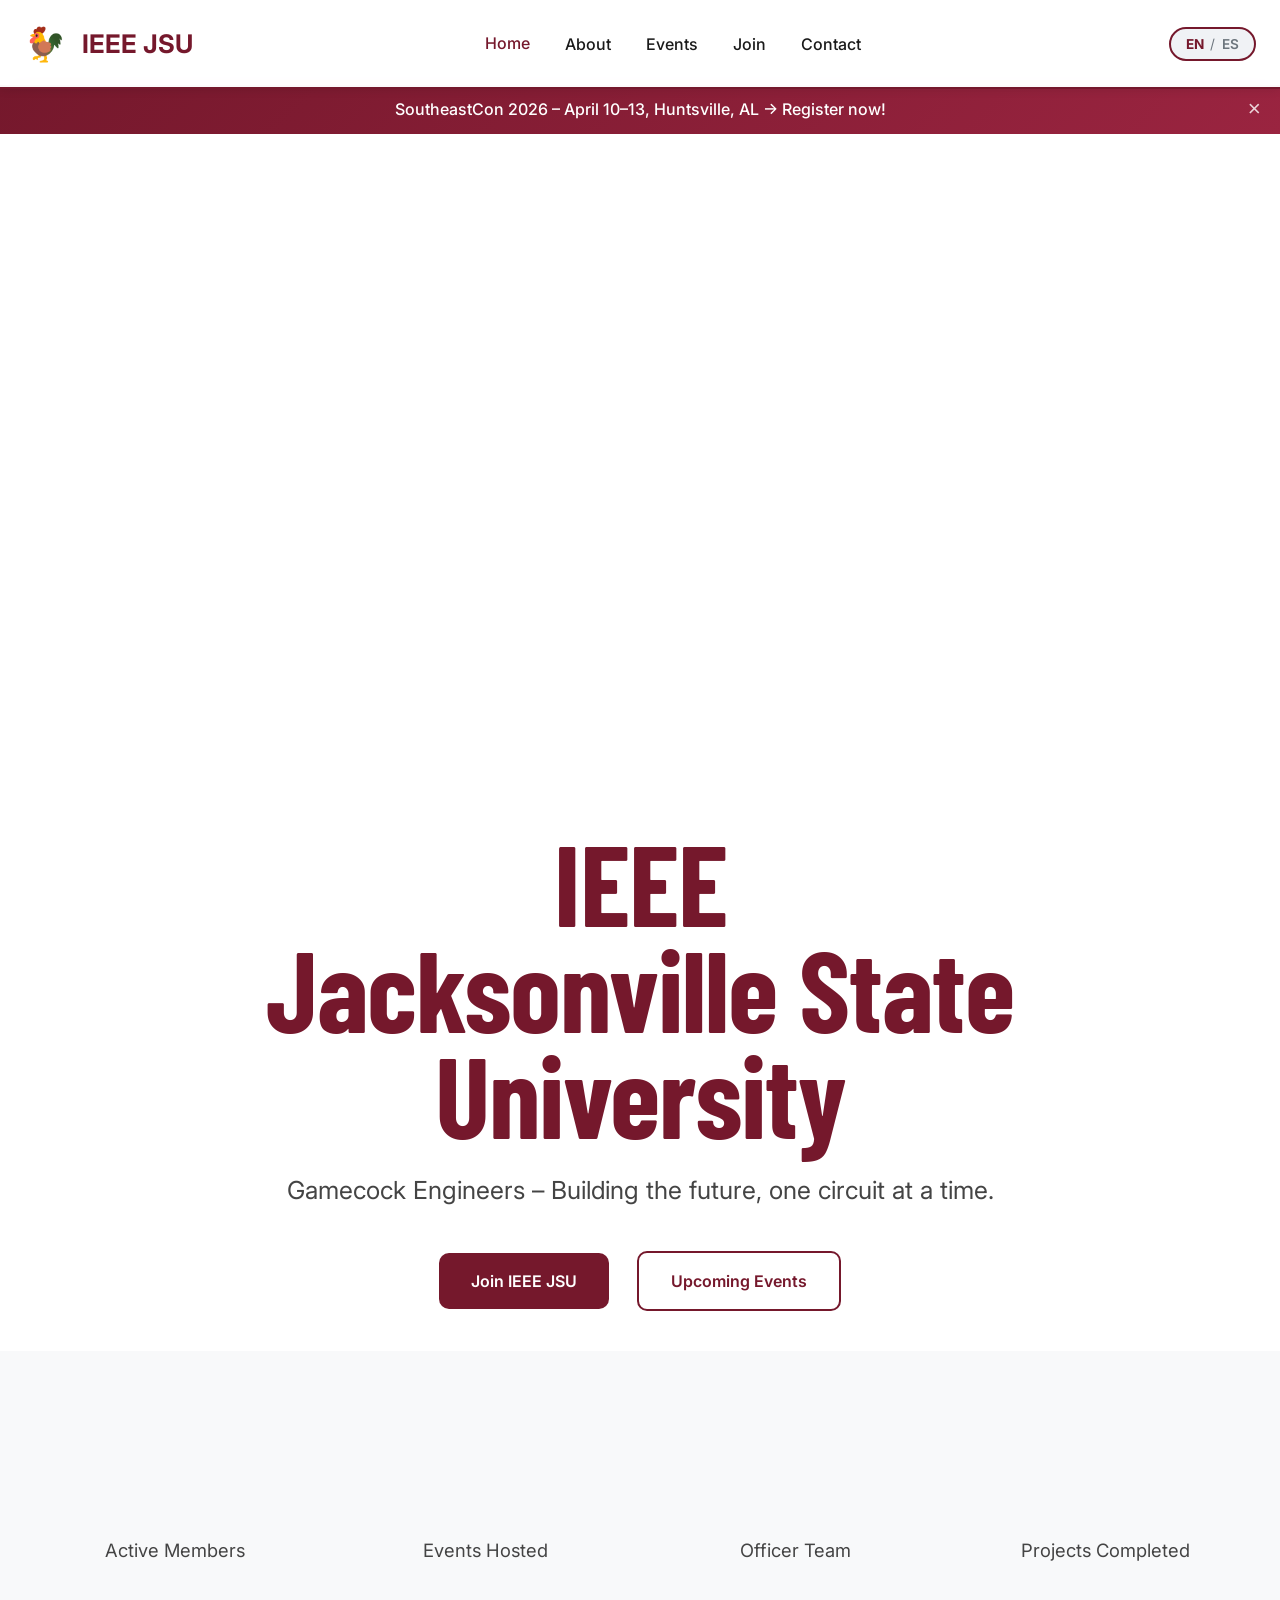
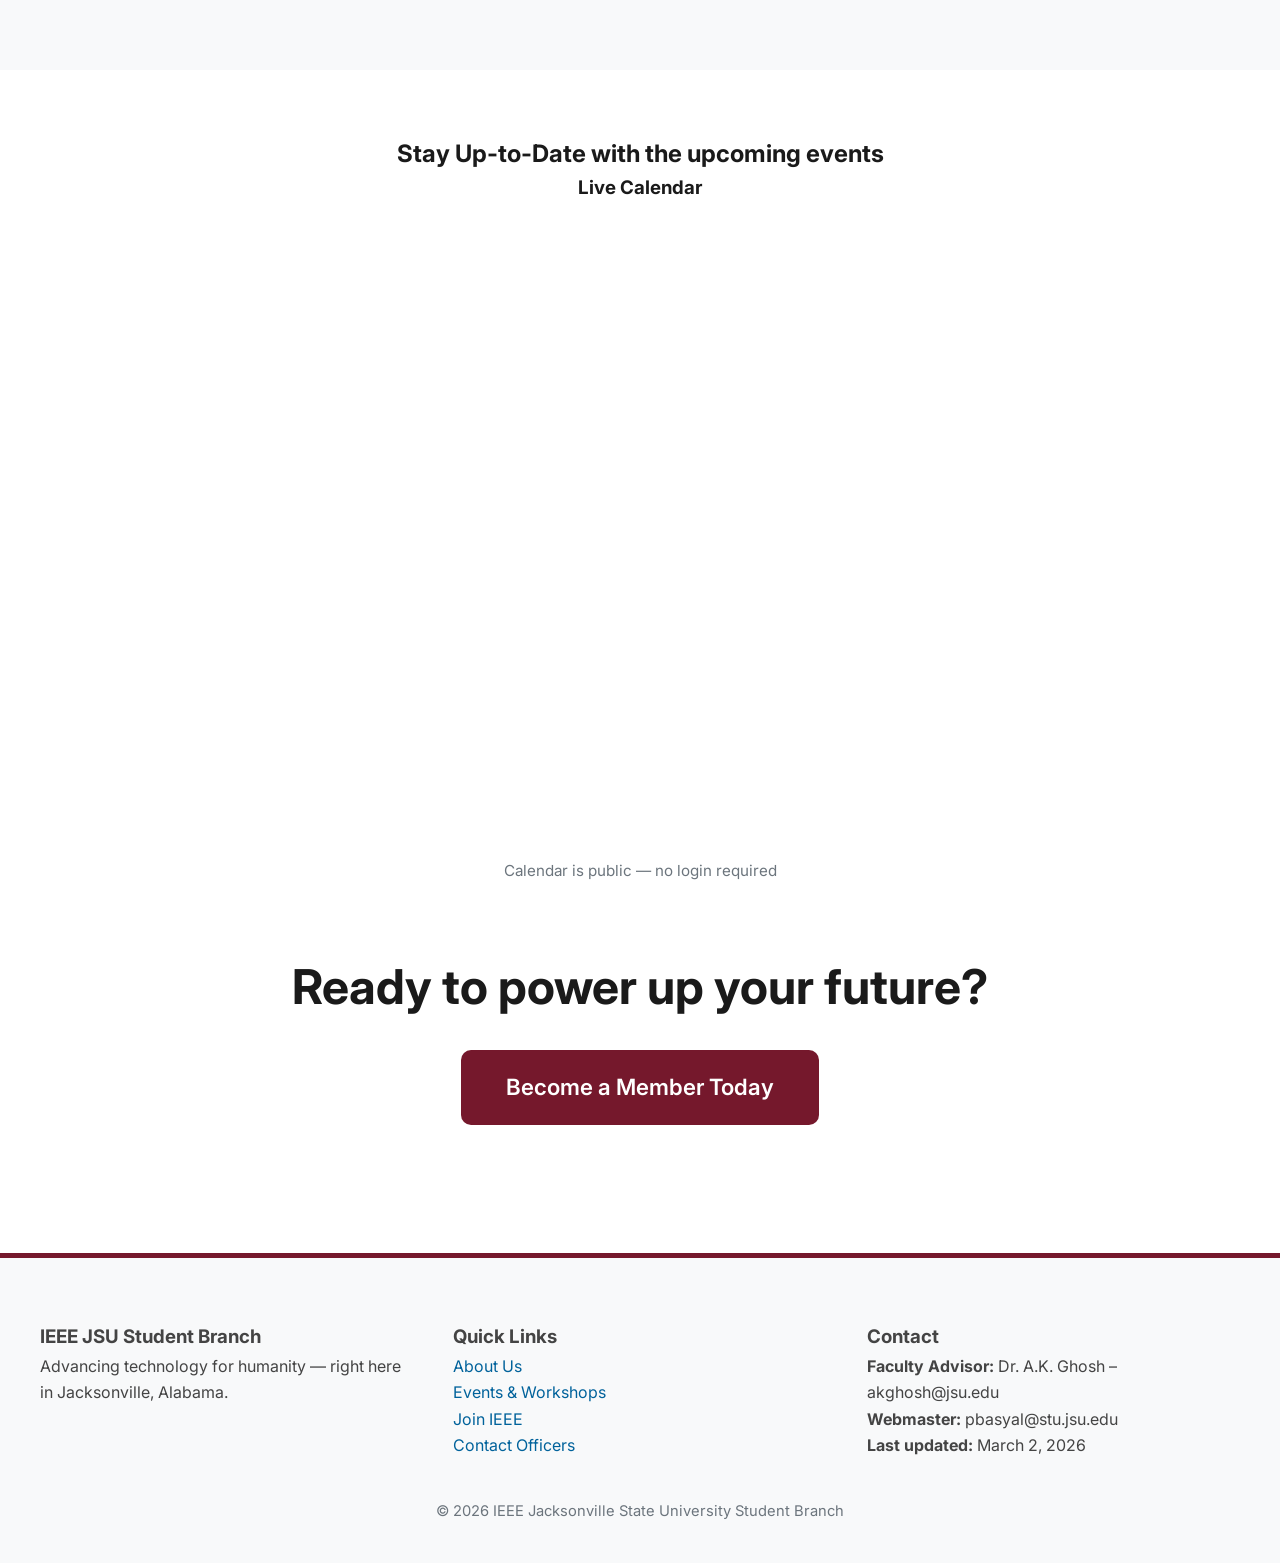
==== index.html @ de6eeea5 "updated hero-banner and put the texts below images" ====
<!DOCTYPE html>
<html lang="en">
<head>
  <meta charset="UTF-8" />
  <meta name="viewport" content="width=device-width, initial-scale=1.0"/>
  <title>IEEE JSU Student Branch – Gamecock Engineers</title>
  <meta name="description" content="IEEE Student Branch at Jacksonville State University – advancing technology through innovation, workshops, projects and professional development."/>
  <link rel="stylesheet" href="styles.css"/>
  <link rel="stylesheet" href="https://cdnjs.cloudflare.com/ajax/libs/font-awesome/6.5.1/css/all.min.css" integrity="sha512-DTOQO9RWCH3ppGqcWaEA1BIZOC6xxalwEsw9c2QQeAIftl+Vegovlnee1c9QX4TctnWMn13TZye+giMm8e2LwA==" crossorigin="anonymous" referrerpolicy="no-referrer" />
  <link rel="preconnect" href="https://fonts.googleapis.com">
  <link rel="preconnect" href="https://fonts.gstatic.com" crossorigin>
  <link href="https://fonts.googleapis.com/css2?family=Barlow+Condensed:wght@700&family=Inter:wght@400;500;600;700&display=swap" rel="stylesheet">
</head>
<body>

<!-- Navbar -->
<nav class="navbar">
  <div class="nav-container">
    <a href="index.html" class="brand">
      <span class="gamecock">🐓</span> IEEE JSU
    </a>

    <div class="menu-toggle"><i class="fas fa-bars"></i></div>

    <div class="nav-links">
      <a href="index.html" class="active" data-i18n="nav.home">Home</a>
      <a href="about.html" data-i18n="nav.about">About</a>
      <a href="events.html" data-i18n="nav.events">Events</a>
      <a href="members.html" data-i18n="nav.join">Join</a>
      <a href="contact.html" data-i18n="nav.contact">Contact</a>
    </div>

    <button class="lang-toggle" id="lang-toggle" aria-label="Toggle language">
      <span class="lang-option active" data-lang="en">EN</span>
      <span class="lang-divider">/</span>
      <span class="lang-option" data-lang="es">ES</span>
    </button>
  </div>
</nav>

<!-- Announcement -->
<div id="announcement-banner" class="announcement-banner">
  <div class="announcement-text rotating-text" data-texts='[
    "SoutheastCon 2026 – April 10–13, Gainesville, FL → Register now!",
    "Weekly Tech Workshops every Thursday 6PM – Ayers Hall 201",
    "IEEE Project Competition submissions due March 15th"
  ]'>
    SoutheastCon 2026 – April 10–13, Huntsville, AL → Register now!
  </div>
  <button class="banner-close" aria-label="Close announcement" data-i18n-aria="banner.close">×</button>
</div>

<!-- Hero -->
<section class="hero">
  <div class="hero-banner"></div>
  <div class="hero-content">
    <h1 data-i18n="hero.title">IEEE<br>Jacksonville State<br>University</h1>
    <p class="subtitle" data-i18n="hero.subtitle">Gamecock Engineers – Building the future, one circuit at a time.</p>

    <div style="margin-top: var(--space-lg);">
      <a href="members.html" class="btn btn-primary" data-i18n="hero.join">Join IEEE JSU</a>
      <a href="events.html" class="btn btn-outline" style="margin-left: var(--space-md);" data-i18n="hero.events">Upcoming Events</a>
    </div>
  </div>
</section>

<!-- Quick stats -->
<section class="stats-section" style="padding: 5rem 0; background: #f8f9fa; text-align: center;">
  <div style="max-width: 1200px; margin: 0 auto; display: grid; grid-template-columns: repeat(auto-fit, minmax(220px, 1fr)); gap: 2.5rem;">
    
    <div class="stat-item">
      <div class="stat-number" data-target="128">0</div>
      <p class="stat-label" data-i18n="stats.members">Active Members</p>
    </div>
    
    <div class="stat-item">
      <div class="stat-number" data-target="45">0</div>
      <p class="stat-label" data-i18n="stats.events">Events Hosted</p>
    </div>
    
    <div class="stat-item">
      <div class="stat-number" data-target="8">0</div>
      <p class="stat-label" data-i18n="stats.officers">Officer Team</p>
    </div>
    
    <div class="stat-item">
      <div class="stat-number" data-target="12">0</div>
      <p class="stat-label" data-i18n="stats.projects">Projects Completed</p>
    </div>
    
  </div>
</section>

<!-- Homepage Calendar -->
<section style="margin-top: var(--space-xl); text-align:center;">
  <h1 data-i18n="calendar.heading">Stay Up-to-Date with the upcoming events</h1>
<h3 data-i18n="calendar.live">Live Calendar</h3>
<iframe src="https://calendar.google.com/calendar/embed?src=YOUR_PUBLIC_CALENDAR_ID%40group.calendar.google.com&ctz=America%2FChicago"
        style="border:0; width:90%; height:70vh; border-radius:var(--radius-lg);"
        frameborder="0" scrolling="no"></iframe>
<p style="margin-top:1rem; color:var(--text-muted); font-size:0.95rem;">
    <span data-i18n="calendar.public">Calendar is public — no login required</span>
</p>
</section>

<!-- Call to action -->
<section style="padding: var(--space-xl) 0; text-align:center; background: #ffffff, #b6b6b6;">
  <h2 style="font-size:3rem; margin-bottom:var(--space-md);" data-i18n="cta.heading">Ready to power up your future?</h2>
  <a href="members.html" class="btn btn-primary" style="font-size:1.4rem; padding:1.2rem 2.8rem;" data-i18n="cta.button">Become a Member Today</a>
</section>

<!-- Footer -->
<footer>
  <div class="footer-grid">
    <div>
      <h3 data-i18n="footer.branch">IEEE JSU Student Branch</h3>
      <p data-i18n="footer.tagline">Advancing technology for humanity — right here in Jacksonville, Alabama.</p>
    </div>

    <div>
      <h3 data-i18n="footer.links">Quick Links</h3>
      <ul style="list-style:none; padding:0;">
        <li><a href="about.html" data-i18n="footer.about">About Us</a></li>
        <li><a href="events.html" data-i18n="footer.events">Events & Workshops</a></li>
        <li><a href="members.html" data-i18n="footer.join">Join IEEE</a></li>
        <li><a href="contact.html" data-i18n="footer.contact">Contact Officers</a></li>
      </ul>
    </div>

    <div>
      <h3 data-i18n="footer.contactTitle">Contact</h3>
      <p><strong data-i18n="footer.advisor">Faculty Advisor:</strong> Dr. A.K. Ghosh – akghosh@jsu.edu</p>
      <p><strong data-i18n="footer.webmaster">Webmaster:</strong> pbasyal@stu.jsu.edu</p>
      <p><strong data-i18n="footer.updated">Last updated:</strong> March 2, 2026</p>
    </div>
  </div>

  <div class="last-updated" data-i18n="footer.copyright">
    © 2026 IEEE Jacksonville State University Student Branch
  </div>
</footer>

<script src="script.js"></script>
</body>
</html>
---- styles.css ----
:root {
  --jsu-maroon:     #75182C;
  --jsu-gold:       #C9A84C;
  --ieee-blue:      #00629B;
  --ieee-blue-dark: #004a75;

  /* Light theme */
  --bg-primary:     #ffffff;
  --bg-secondary:   #f8f9fa;
  --bg-surface:     #ffffff;
  --bg-raised:      #f0f2f5;

  /* Text */
  --text-primary:   #1a1a1a;
  --text-secondary: #444444;
  --text-muted:     #6c757d;
  --text-light:     #ffffff;

  /* Borders & shadows */
  --border-light:   #e0e0e0;
  --shadow-sm:      0 2px 8px rgba(0,0,0,0.08);
  --shadow-md:      0 6px 20px rgba(0,0,0,0.10);

  /* Spacing & radius */
  --radius-sm:      6px;
  --radius-md:      10px;
  --radius-lg:      16px;
  --transition:     240ms ease;

  --space-xs:       0.5rem;
  --space-sm:       1rem;
  --space-md:       1.5rem;
  --space-lg:       2.5rem;
  --space-xl:       4rem;
}

@import url('https://fonts.googleapis.com/css2?family=Barlow+Condensed:wght@600;700&family=Inter:wght@400;500;600;700&display=swap');

* {
  box-sizing: border-box;
  margin: 0;
  padding: 0;
}

html {
  scroll-behavior: smooth;
}

body {
  font-family: 'Inter', system-ui, -apple-system, sans-serif;
  background: var(--bg-primary);
  color: var(--text-primary);
  line-height: 1.65;
  min-height: 100vh;
  padding-top: 85px;
}

/* ────────────────────────────────────────────────
   Navbar
───────────────────────────────────────────────── */

.navbar {
  position: fixed;
  top: 0;
  left: 0;
  right: 0;
  z-index: 1000;
  background: rgba(255,255,255,0.96);
  backdrop-filter: blur(12px);
  border-bottom: 2px solid var(--jsu-maroon);
  box-shadow: var(--shadow-sm);
  transition: all var(--transition);
}

.navbar.scrolled {
  box-shadow: var(--shadow-md);
}

.nav-container {
  max-width: 1300px;
  margin: 0 auto;
  padding: var(--space-sm) var(--space-md);
  display: flex;
  justify-content: space-between;
  align-items: center;
}

.brand {
  display: flex;
  align-items: center;
  gap: var(--space-sm);
  text-decoration: none;
  color: var(--jsu-maroon);
  font-weight: 700;
  font-size: 1.6rem;
}

.brand .gamecock {
  font-size: 2.1rem;
}

.nav-links {
  display: flex;
  gap: 2.2rem;
}

.nav-links a {
  color: var(--text-primary);
  text-decoration: none;
  font-weight: 500;
  transition: color var(--transition), transform var(--transition);
}

.nav-links a:hover,
.nav-links a.active {
  color: var(--jsu-maroon);
  transform: translateY(-1px);
}

/* Mobile toggle */
.menu-toggle {
  display: none;
  font-size: 1.8rem;
  cursor: pointer;
  color: var(--jsu-maroon);
}

@media (max-width: 992px) {
  .nav-links {
    display: none;
    flex-direction: column;
    position: absolute;
    top: 100%;
    left: 0;
    right: 0;
    background: white;
    padding: var(--space-lg);
    box-shadow: var(--shadow-md);
  }
  .nav-links.active {
    display: flex;
  }
  .menu-toggle {
    display: block;
  }
}

/* ────────────────────────────────────────────────
   Announcement Banner
───────────────────────────────────────────────── */

.announcement-banner {
  background: linear-gradient(135deg, var(--jsu-maroon), #9a2440);
  color: white;
  padding: 0.7rem 0;
  text-align: center;
  font-weight: 500;
  position: relative;
  z-index: 999;
}

.announcement-text {
  transition: opacity 0.6s ease;
}

.banner-close {
  position: absolute;
  right: 1.2rem;
  top: 50%;
  transform: translateY(-50%);
  background: none;
  border: none;
  color: white;
  font-size: 1.4rem;
  cursor: pointer;
  opacity: 0.8;
}

.banner-close:hover { opacity: 1; }

.announcement-banner.hidden { display: none; }

/* ────────────────────────────────────────────────
   Hero / Page Header
───────────────────────────────────────────────── */

.hero,
.page-header {
  position: relative;
  overflow: hidden;
}

.hero-banner,
.page-header-banner {
  width: 100%;
  min-height: 70vh;
  background: url("/assets/jsu-computer-science-students-win-awards-at-confer_198loHt.webp");
  background-size: cover;
  background-position: center;
}

.hero-content {
  position: relative;
  z-index: 2;
  text-align: center;
  max-width: 960px;
  margin: 0 auto;
  padding: var(--space-xl) var(--space-lg) var(--space-lg);
  background: var(--bg-primary);
}

.hero h1,
.page-header h1 {
  font-family: 'Barlow Condensed', sans-serif;
  font-size: clamp(3.8rem, 9vw, 8.5rem);
  color: var(--jsu-maroon);
  margin-bottom: var(--space-md);
  line-height: 0.92;
  letter-spacing: -1px;
}

.hero .subtitle,
.page-header .subtitle {
  font-size: 1.55rem;
  max-width: 760px;
  margin: 0 auto var(--space-lg);
  color: var(--text-secondary);
}

/* ────────────────────────────────────────────────
   Cards
───────────────────────────────────────────────── */

.card-hover {
  background: white;
  border-radius: var(--radius-lg);
  overflow: hidden;
  box-shadow: var(--shadow-sm);
  transition: all 0.32s ease;
}

.card-hover:hover {
  transform: translateY(-10px);
  box-shadow: var(--shadow-md);
}

.card-flip {
  perspective: 1200px;
  height: 420px;
}

.card-flip-inner {
  position: relative;
  width: 100%;
  height: 100%;
  transition: transform 0.8s cubic-bezier(0.4,0,0.2,1);
  transform-style: preserve-3d;
}

.card-flip:hover .card-flip-inner {
  transform: rotateY(180deg);
}

.card-face {
  position: absolute;
  inset: 0;
  backface-visibility: hidden;
  border-radius: var(--radius-lg);
  overflow: hidden;
}

.card-back {
  transform: rotateY(180deg);
  background: white;
  display: flex;
  flex-direction: column;
  justify-content: center;
  padding: var(--space-lg);
  text-align: center;
  border: 1px solid var(--border-light);
}

/* ────────────────────────────────────────────────
   Buttons
───────────────────────────────────────────────── */

.btn {
  display: inline-flex;
  align-items: center;
  gap: var(--space-sm);
  padding: 0.95rem 2rem;
  border-radius: var(--radius-md);
  font-weight: 600;
  text-decoration: none;
  transition: all var(--transition);
  cursor: pointer;
  border: none;
}

.btn-primary {
  background: var(--jsu-maroon);
  color: white;
}

.btn-primary:hover {
  background: #5c1323;
  transform: translateY(-2px);
}

.btn-outline {
  border: 2px solid var(--jsu-maroon);
  color: var(--jsu-maroon);
  background: transparent;
}

.btn-outline:hover {
  background: var(--jsu-maroon);
  color: white;
}

.btn-gold {
  background: var(--jsu-gold);
  color: #1a1a1a;
}

.btn-gold:hover {
  background: #b38e3a;
}

/* ────────────────────────────────────────────────
   Quick Stats Section
───────────────────────────────────────────────── */

.stats-section .stat-item {
  padding: 1.5rem;
}

.stat-number {
  font-family: 'Barlow Condensed', sans-serif;
  font-size: 4.5rem;
  font-weight: 700;
  color: var(--jsu-maroon);
  line-height: 1;
  margin-bottom: 0.5rem;
  opacity: 0;
  transform: translateY(20px);
  transition: all 0.8s ease;
}

.stat-item.visible .stat-number {
  opacity: 1;
  transform: translateY(0);
}

.stat-label {
  font-size: 1.15rem;
  color: var(--text-secondary);
  margin: 0;
}

/* ────────────────────────────────────────────────
   Footer
───────────────────────────────────────────────── */

footer {
  background: #f8f9fa;
  border-top: 5px solid var(--jsu-maroon);
  padding: var(--space-xl) var(--space-lg) var(--space-lg);
  margin-top: var(--space-xl);
  color: var(--text-secondary);
}

.footer-grid {
  display: grid;
  grid-template-columns: repeat(auto-fit, minmax(260px, 1fr));
  gap: var(--space-lg);
  max-width: 1400px;
  margin: 0 auto;
}

footer a {
  color: var(--ieee-blue);
  text-decoration: none;
}

footer a:hover {
  color: var(--jsu-maroon);
  text-decoration: underline;
}

.last-updated {
  text-align: center;
  margin-top: var(--space-lg);
  color: var(--text-muted);
  font-size: 0.92rem;
}

/* ── Officers Section (Flip Cards) ─────────────────────────── */
.officers { background: var(--surface); }

.officers__grid {
  display: grid;
  grid-template-columns: repeat(auto-fill, minmax(240px, 1fr));
  gap: var(--space-md);
  margin-top: var(--space-md);
}

.officer-card { perspective: 1000px; height: 380px; cursor: pointer; }

.officer-card__inner {
  position: relative;
  width: 100%; height: 100%;
  transform-style: preserve-3d;
  transition: transform 0.6s cubic-bezier(0.4, 0, 0.2, 1);
}

.officer-card:hover .officer-card__inner,
.officer-card:focus-within .officer-card__inner,
.officer-card.flipped .officer-card__inner {
  transform: rotateY(180deg);
}

.officer-card__front,
.officer-card__back {
  position: absolute;
  inset: 0;
  backface-visibility: hidden;
  border-radius: var(--radius-lg);
  overflow: hidden;
}

.officer-card__front {
  background: var(--surface-raised);
  border: 1px solid var(--surface-border);
}

.officer-card__position-bar {
  background: var(--jsu-maroon);
  color: var(--jsu-white);
  font-family: 'Barlow Condensed', sans-serif;
  font-size: 0.85rem;
  letter-spacing: 0.1em;
  text-transform: uppercase;
  padding: 0.5rem var(--space-sm);
}

.officer-card__front img {
  width: 100%;
  height: 260px;
  object-fit: cover;
  border-radius: 0;
}

.officer-card__name-block {
  padding: var(--space-sm);
}

.officer-card__name-block h4 {
  font-size: 1.1rem;
  color: var(--text-primary);
}

.officer-card__back {
  background: var(--jsu-maroon);
  transform: rotateY(180deg);
  display: flex;
  flex-direction: column;
  align-items: center;
  justify-content: center;
  gap: var(--space-xs);
  padding: var(--space-md);
  text-align: center;
}

.officer-card__back h4 { color: var(--jsu-white); font-size: 1.3rem; }
.officer-card__role { color: var(--jsu-gold); font-weight: 600; }
.officer-card__major { color: rgba(255, 255, 255, 0.7); font-size: 0.9rem; }

.officer-card__links {
  display: flex;
  gap: var(--space-sm);
  margin-top: var(--space-sm);
}

.officer-card__links a {
  color: var(--jsu-white);
  font-size: 1.4rem;
  transition: color var(--transition-base);
}

.officer-card__links a:hover { color: var(--jsu-gold); }


/* ────────────────────────────────────────────────
   Responsive adjustments
───────────────────────────────────────────────── */

@media (max-width: 992px) {
  .hero h1 { font-size: 5rem; }
  .hero .subtitle { font-size: 1.4rem; }
}

@media (max-width: 768px) {
  .hero-banner, .page-header-banner { min-height: 60vh; }
  .hero h1 { font-size: 4.2rem; }
  .nav-container { padding: var(--space-sm); }
}

/* ────────────────────────────────────────────────
   Language Toggle
───────────────────────────────────────────────── */

.lang-toggle {
  display: flex;
  align-items: center;
  gap: 0.15rem;
  background: var(--bg-raised);
  border: 2px solid var(--jsu-maroon);
  border-radius: 50px;
  padding: 0.35rem 0.7rem;
  cursor: pointer;
  font-family: 'Inter', sans-serif;
  font-size: 0.85rem;
  font-weight: 600;
  transition: all var(--transition);
  flex-shrink: 0;
  margin-left: 1rem;
}

.lang-toggle:hover {
  background: var(--jsu-maroon);
}

.lang-toggle:hover .lang-option,
.lang-toggle:hover .lang-divider {
  color: white;
}

.lang-option {
  color: var(--text-muted);
  transition: color var(--transition);
  padding: 0.1rem 0.25rem;
  border-radius: 3px;
}

.lang-option.active {
  color: var(--jsu-maroon);
  font-weight: 700;
}

.lang-toggle:hover .lang-option.active {
  color: var(--jsu-gold);
}

.lang-divider {
  color: var(--text-muted);
  font-weight: 400;
  user-select: none;
}

@media (max-width: 992px) {
  .lang-toggle {
    position: absolute;
    right: 3.5rem;
    top: 50%;
    transform: translateY(-50%);
  }
}
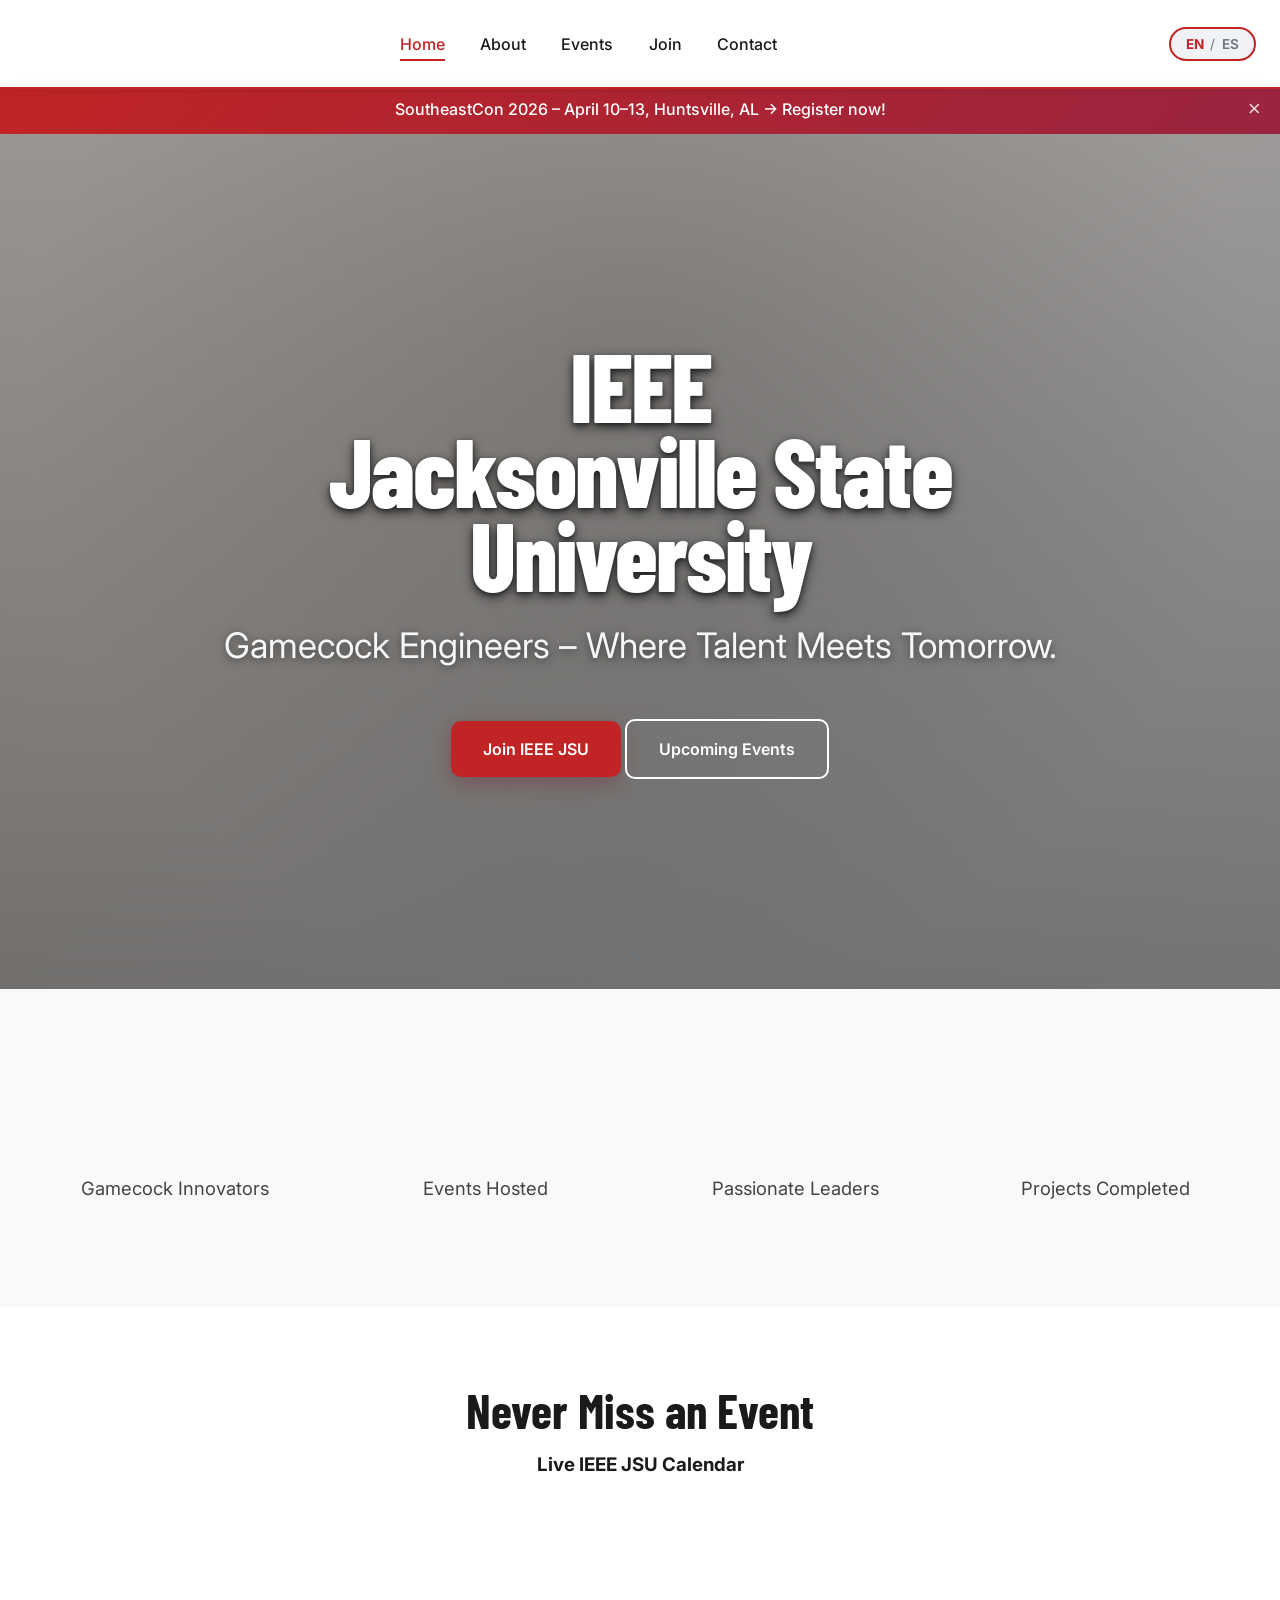
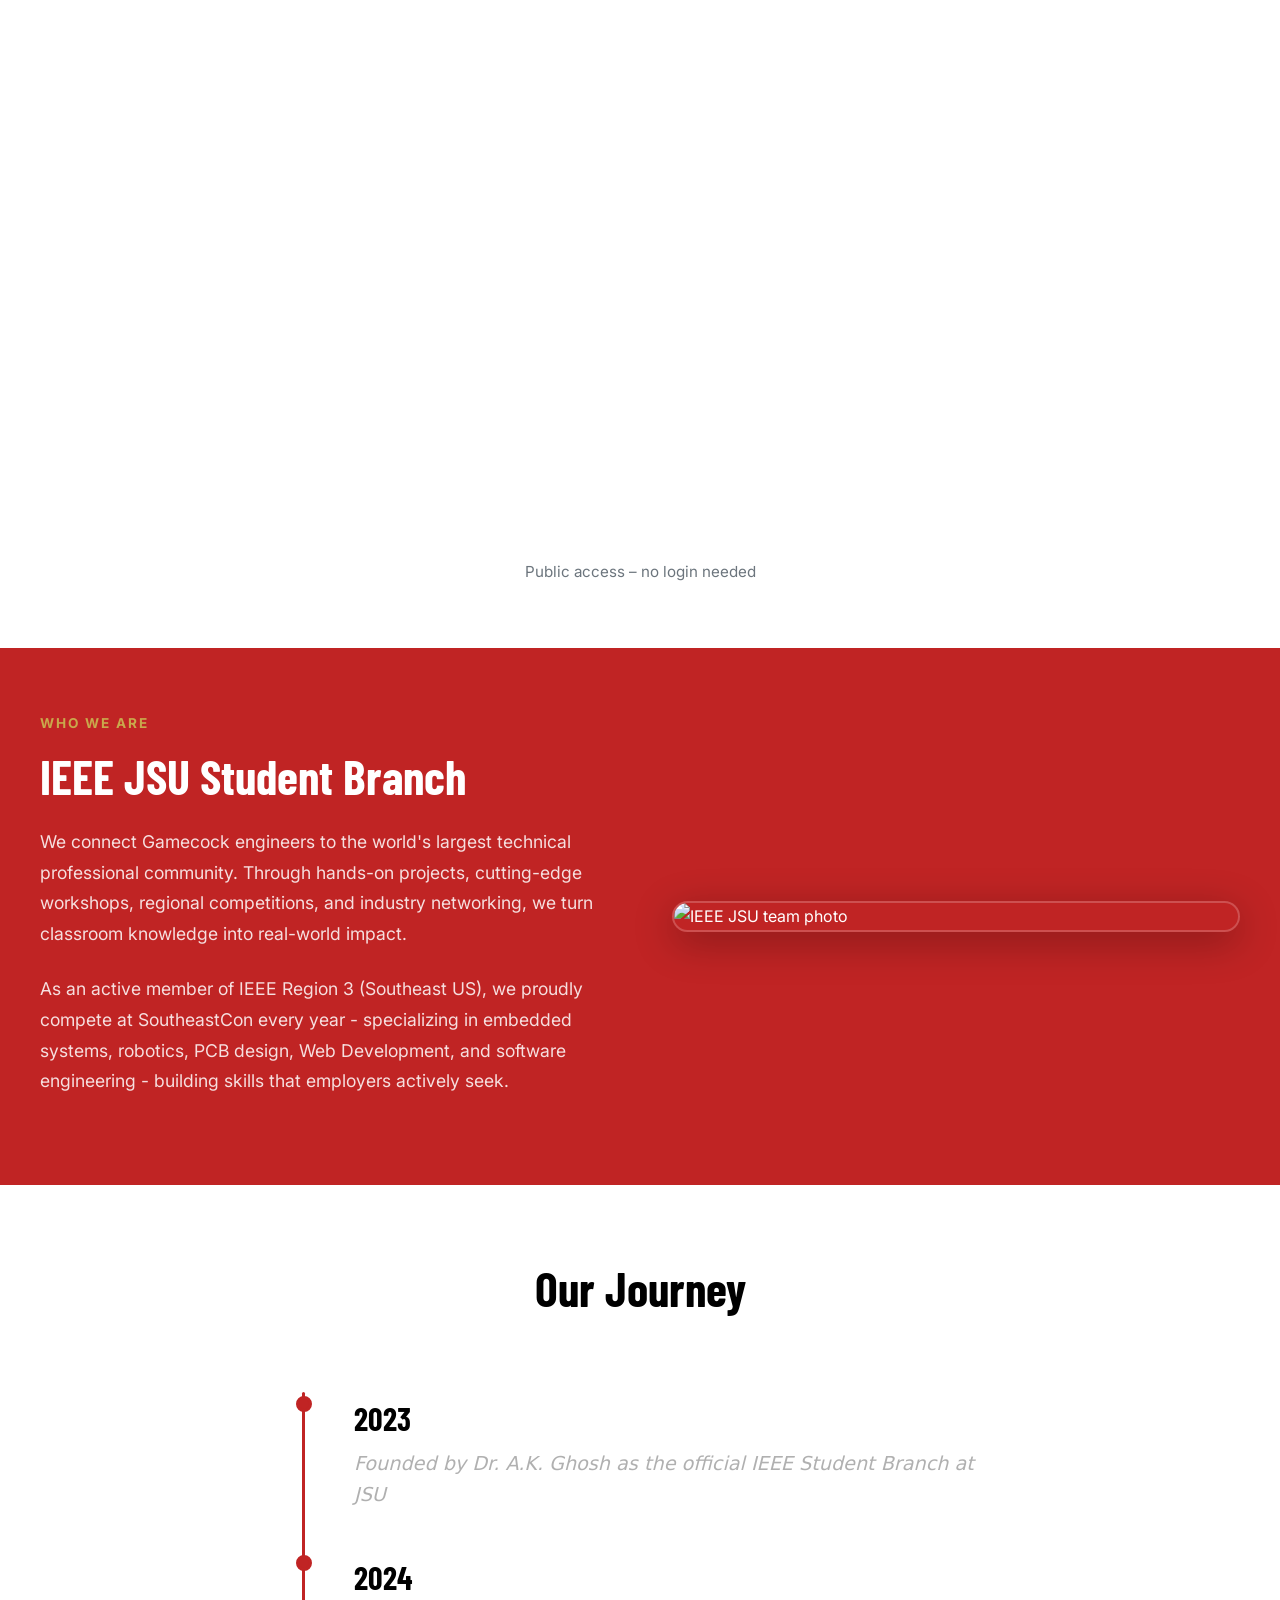
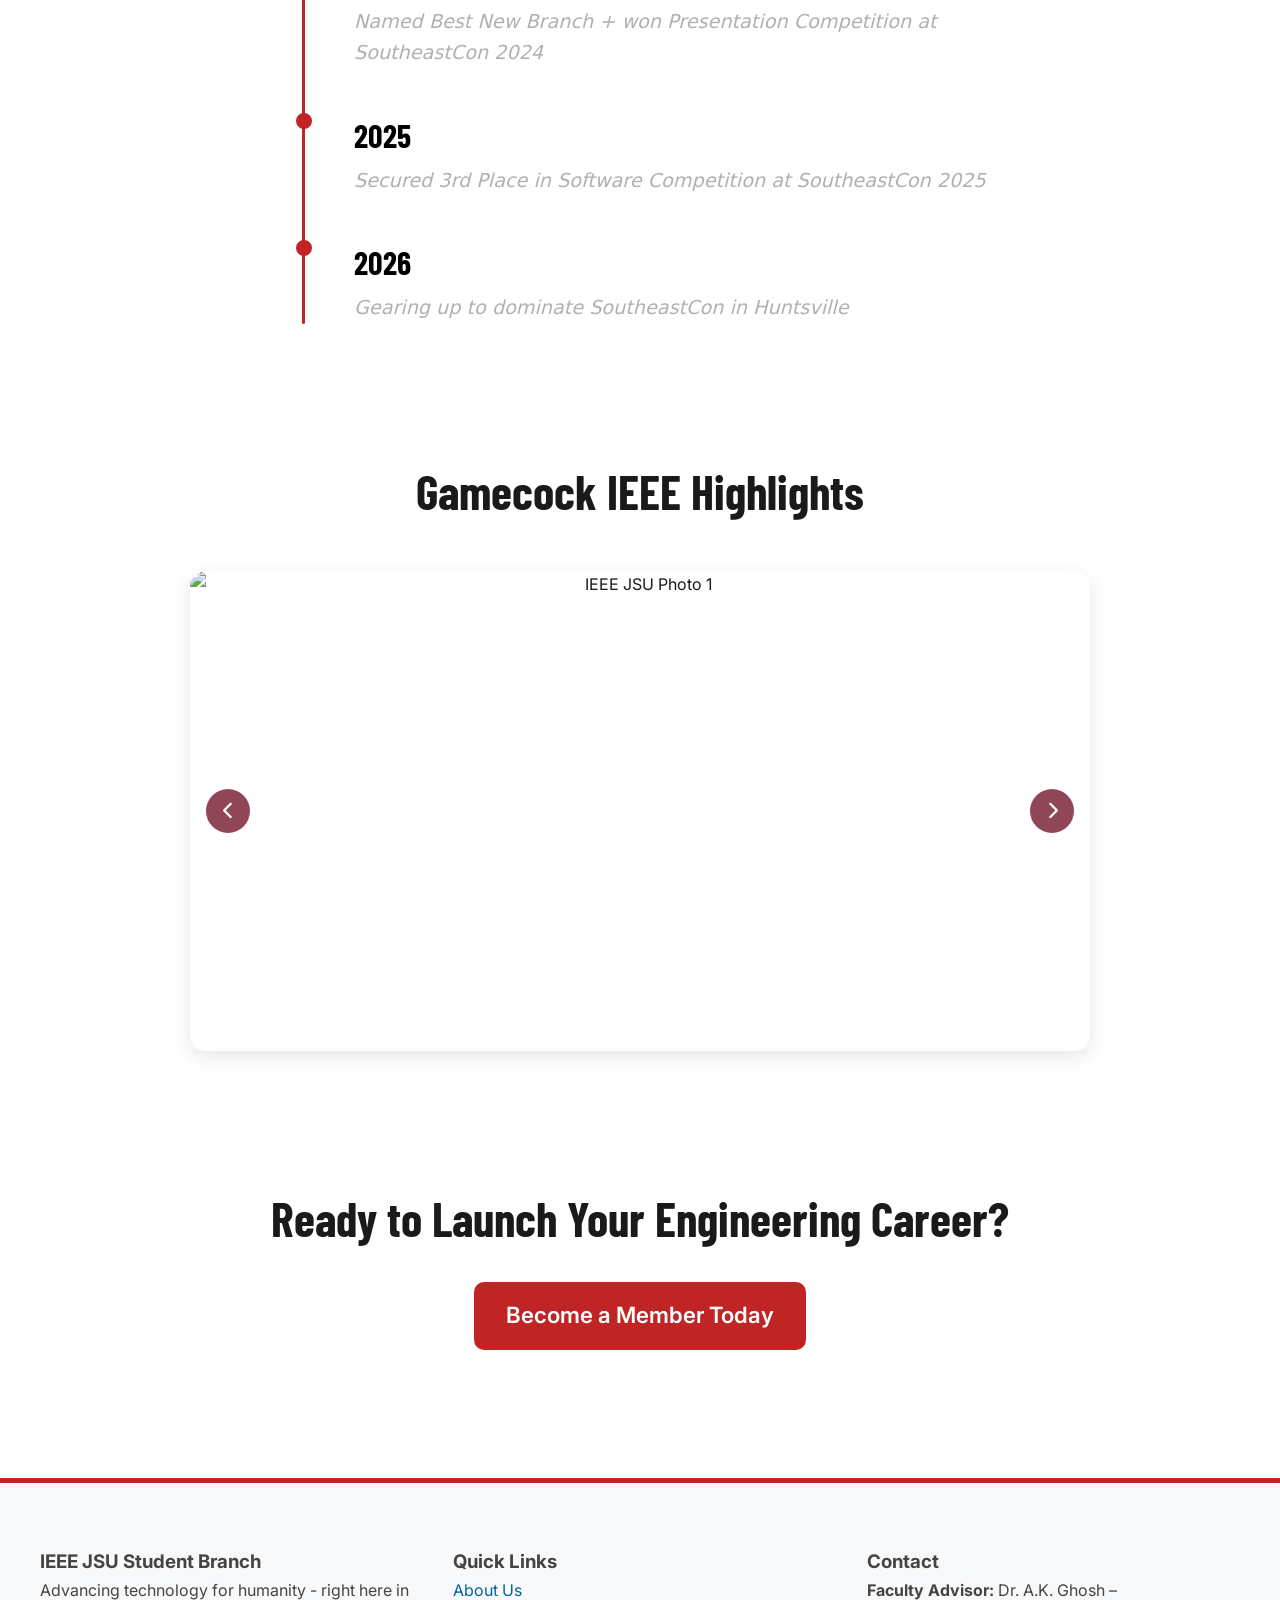
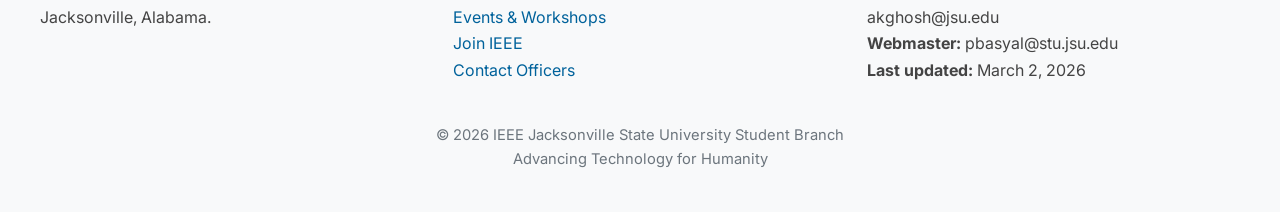
==== commit 2a860246: "Replaced Website texts in all pages and maintained consistant formatting" ====
--- a/index.html
+++ b/index.html
@@ -4,6 +4,7 @@
   <meta charset="UTF-8" />
   <meta name="viewport" content="width=device-width, initial-scale=1.0"/>
   <title>IEEE JSU Student Branch – Gamecock Engineers</title>
+  <link rel="icon" type="image/png" href="/assets/favicon-3.png">
   <meta name="description" content="IEEE Student Branch at Jacksonville State University – advancing technology through innovation, workshops, projects and professional development."/>
   <link rel="stylesheet" href="styles.css"/>
   <link rel="stylesheet" href="https://cdnjs.cloudflare.com/ajax/libs/font-awesome/6.5.1/css/all.min.css" integrity="sha512-DTOQO9RWCH3ppGqcWaEA1BIZOC6xxalwEsw9c2QQeAIftl+Vegovlnee1c9QX4TctnWMn13TZye+giMm8e2LwA==" crossorigin="anonymous" referrerpolicy="no-referrer" />
@@ -17,10 +18,12 @@
 <nav class="navbar">
   <div class="nav-container">
     <a href="index.html" class="brand">
-      <span class="gamecock">🐓</span> IEEE JSU
+      <span class="gamecock"><img height="45vh" src="assets/logo-nnn.png" alt=""></span>
     </a>
 
-    <div class="menu-toggle"><i class="fas fa-bars"></i></div>
+    <button class="hamburger" aria-label="Toggle menu">
+      <span></span><span></span><span></span>
+    </button>
 
     <div class="nav-links">
       <a href="index.html" class="active" data-i18n="nav.home">Home</a>
@@ -52,38 +55,38 @@
 
 <!-- Hero -->
 <section class="hero">
-  <div class="hero-banner"></div>
   <div class="hero-content">
     <h1 data-i18n="hero.title">IEEE<br>Jacksonville State<br>University</h1>
-    <p class="subtitle" data-i18n="hero.subtitle">Gamecock Engineers – Building the future, one circuit at a time.</p>
-
-    <div style="margin-top: var(--space-lg);">
+    <p class="subtitle" data-i18n="hero.subtitle">Gamecock Engineers – Where Talent Meets Tomorrow.</p>
+
+    <div class="hero-buttons">
       <a href="members.html" class="btn btn-primary" data-i18n="hero.join">Join IEEE JSU</a>
-      <a href="events.html" class="btn btn-outline" style="margin-left: var(--space-md);" data-i18n="hero.events">Upcoming Events</a>
-    </div>
-  </div>
+      <a href="events.html" class="btn btn-outline" data-i18n="hero.events">Upcoming Events</a>
+    </div>
+  </div>
+  <span class="scroll-indicator"><i class="fas fa-chevron-down"></i></span>
 </section>
 
 <!-- Quick stats -->
-<section class="stats-section" style="padding: 5rem 0; background: #f8f9fa; text-align: center;">
-  <div style="max-width: 1200px; margin: 0 auto; display: grid; grid-template-columns: repeat(auto-fit, minmax(220px, 1fr)); gap: 2.5rem;">
-    
-    <div class="stat-item">
-      <div class="stat-number" data-target="128">0</div>
-      <p class="stat-label" data-i18n="stats.members">Active Members</p>
-    </div>
-    
-    <div class="stat-item">
+<section class="stats-section">
+  <div class="stagger-parent stats-grid">
+    
+    <div class="stat-item stagger-child">
+      <div class="stat-number" data-target="60">0</div>
+      <p class="stat-label" data-i18n="stats.members">Gamecock Innovators</p>
+    </div>
+    
+    <div class="stat-item stagger-child">
       <div class="stat-number" data-target="45">0</div>
       <p class="stat-label" data-i18n="stats.events">Events Hosted</p>
     </div>
     
-    <div class="stat-item">
+    <div class="stat-item stagger-child">
       <div class="stat-number" data-target="8">0</div>
-      <p class="stat-label" data-i18n="stats.officers">Officer Team</p>
-    </div>
-    
-    <div class="stat-item">
+      <p class="stat-label" data-i18n="stats.officers">Passionate Leaders</p>
+    </div>
+    
+    <div class="stat-item stagger-child">
       <div class="stat-number" data-target="12">0</div>
       <p class="stat-label" data-i18n="stats.projects">Projects Completed</p>
     </div>
@@ -92,21 +95,102 @@
 </section>
 
 <!-- Homepage Calendar -->
-<section style="margin-top: var(--space-xl); text-align:center;">
-  <h1 data-i18n="calendar.heading">Stay Up-to-Date with the upcoming events</h1>
-<h3 data-i18n="calendar.live">Live Calendar</h3>
+<section class="calendar-section">
+  <h1 class="fade-up" data-i18n="calendar.heading">Never Miss an Event</h1>
+<h3 data-i18n="calendar.live">Live IEEE JSU Calendar</h3>
 <iframe src="https://calendar.google.com/calendar/embed?src=YOUR_PUBLIC_CALENDAR_ID%40group.calendar.google.com&ctz=America%2FChicago"
-        style="border:0; width:90%; height:70vh; border-radius:var(--radius-lg);"
+        class="calendar-iframe"
         frameborder="0" scrolling="no"></iframe>
-<p style="margin-top:1rem; color:var(--text-muted); font-size:0.95rem;">
-    <span data-i18n="calendar.public">Calendar is public — no login required</span>
+<p class="calendar-note">
+    <span data-i18n="calendar.public">Public access – no login needed</span>
 </p>
 </section>
 
+<!-- About IEEE JSU – maroon feature section  in the home pages -->
+<section class="about-feature">
+  <div class="about-feature__inner">
+    <div class="about-feature__text slide-left">
+      <span class="about-feature__label" data-i18n="about.whoLabel">WHO WE ARE</span>
+      <h2 class="about-feature__heading" data-i18n="about.whoHeading">IEEE JSU Student Branch</h2>
+      <p data-i18n="about.whoPara1">
+        We connect Gamecock engineers to the world's largest technical professional community. Through hands-on projects, cutting-edge workshops, regional competitions, and industry networking, we turn classroom knowledge into real-world impact.
+      </p>
+      <p data-i18n="about.whoPara2">
+        As an active member of IEEE Region 3 (Southeast US), we proudly compete at SoutheastCon every year - specializing in embedded systems, robotics, PCB design, Web Development, and software engineering - building skills that employers actively seek.
+      </p>
+    </div>
+    <div class="about-feature__image slide-right">
+      <img src="assets/jsu-computer-science-students-win-awards-at-confer_198loHt.webp" alt="IEEE JSU team photo" loading="lazy">
+    </div>
+  </div>
+</section>
+
+<!-- Branch History Timeline -->
+<section class="timeline-section">
+  <h2 class="timeline-heading fade-up" data-i18n="timeline.title">Our Journey</h2>
+  <div class="timeline">
+    <div class="timeline-item fade-up">
+      <div class="timeline-dot"></div>
+      <div class="timeline-content">
+        <h3 class="timeline-year" data-i18n="timeline.y2023">2023</h3>
+        <p data-i18n="timeline.d2023">Founded by Dr. A.K. Ghosh as the official IEEE Student Branch at JSU</p>
+      </div>
+    </div>
+    <div class="timeline-item fade-up">
+      <div class="timeline-dot"></div>
+      <div class="timeline-content">
+        <h3 class="timeline-year" data-i18n="timeline.y2024">2024</h3>
+        <p data-i18n="timeline.d2024">Named Best New Branch + won Presentation Competition at SoutheastCon 2024</p>
+      </div>
+    </div>
+    <div class="timeline-item fade-up">
+      <div class="timeline-dot"></div>
+      <div class="timeline-content">
+        <h3 class="timeline-year" data-i18n="timeline.y2025">2025</h3>
+        <p data-i18n="timeline.d2025">Secured 3rd Place in Software Competition at SoutheastCon 2025</p>
+      </div>
+    </div>
+    <div class="timeline-item fade-up">
+      <div class="timeline-dot"></div>
+      <div class="timeline-content">
+        <h3 class="timeline-year" data-i18n="timeline.y2026">2026</h3>
+        <p data-i18n="timeline.d2026">Gearing up to dominate SoutheastCon in Huntsville</p>
+      </div>
+    </div>
+  </div>
+</section>
+
+<!-- Image Gallery -->
+<section class="gallery-section">
+  <h2 class="gallery-title fade-up" data-i18n="gallery.title">Gamecock IEEE Highlights</h2>
+  <div class="gallery-carousel">
+    <div class="gallery-track">
+      <div class="gallery-slide active">
+        <img src="assets/jsu-computer-science-students-win-awards-at-confer_198loHt.webp" alt="IEEE JSU Photo 1" loading="lazy">
+      </div>
+      <div class="gallery-slide">
+        <img src="assets/jsu-computer-science-students-win-awards-at-confer_198loHt.webp" alt="IEEE JSU Photo 2" loading="lazy">
+      </div>
+      <div class="gallery-slide">
+        <img src="assets/jsu-computer-science-students-win-awards-at-confer_198loHt.webp" alt="IEEE JSU Photo 3" loading="lazy">
+      </div>
+      <div class="gallery-slide">
+        <img src="assets/jsu-computer-science-students-win-awards-at-confer_198loHt.webp" alt="IEEE JSU Photo 4" loading="lazy">
+      </div>
+      <div class="gallery-slide">
+        <img src="assets/jsu-computer-science-students-win-awards-at-confer_198loHt.webp" alt="IEEE JSU Photo 5" loading="lazy">
+      </div>
+    </div>
+    <button class="gallery-arrow gallery-prev" aria-label="Previous"><i class="fas fa-chevron-left"></i></button>
+    <button class="gallery-arrow gallery-next" aria-label="Next"><i class="fas fa-chevron-right"></i></button>
+    <div class="gallery-dots"></div>
+  </div>
+</section>
+
 <!-- Call to action -->
-<section style="padding: var(--space-xl) 0; text-align:center; background: #ffffff, #b6b6b6;">
-  <h2 style="font-size:3rem; margin-bottom:var(--space-md);" data-i18n="cta.heading">Ready to power up your future?</h2>
-  <a href="members.html" class="btn btn-primary" style="font-size:1.4rem; padding:1.2rem 2.8rem;" data-i18n="cta.button">Become a Member Today</a>
+<section class="cta-section">
+  <h2 class="fade-up" data-i18n="cta.heading">Ready to Launch Your Engineering Career?</h2>
+  <a href="members.html" class="btn btn-primary cta-btn" data-i18n="cta.button">Become a Member Today</a>
 </section>
 
 <!-- Footer -->
@@ -114,7 +198,7 @@
   <div class="footer-grid">
     <div>
       <h3 data-i18n="footer.branch">IEEE JSU Student Branch</h3>
-      <p data-i18n="footer.tagline">Advancing technology for humanity — right here in Jacksonville, Alabama.</p>
+      <p data-i18n="footer.tagline">Advancing technology for humanity - right here in Jacksonville, Alabama.</p>
     </div>
 
     <div>
@@ -136,7 +220,8 @@
   </div>
 
   <div class="last-updated" data-i18n="footer.copyright">
-    © 2026 IEEE Jacksonville State University Student Branch
+    © 2026 IEEE Jacksonville State University Student Branch <br>
+    Advancing Technology for Humanity
   </div>
 </footer>
 
--- a/styles.css
+++ b/styles.css
@@ -1,6 +1,6 @@
 
 :root {
-  --jsu-maroon:     #75182C;
+  --jsu-maroon:     #c02424;    /* Before --- #751818 */
   --jsu-gold:       #C9A84C;
   --ieee-blue:      #00629B;
   --ieee-blue-dark: #004a75;
@@ -21,12 +21,18 @@
   --border-light:   #e0e0e0;
   --shadow-sm:      0 2px 8px rgba(0,0,0,0.08);
   --shadow-md:      0 6px 20px rgba(0,0,0,0.10);
+  --shadow-maroon:  0 0 20px rgba(117,24,44,0.4);
 
   /* Spacing & radius */
   --radius-sm:      6px;
   --radius-md:      10px;
   --radius-lg:      16px;
-  --transition:     240ms ease;
+
+  /* Animation tokens */
+  --transition-fast: 150ms ease;
+  --transition-base: 280ms ease;
+  --transition-slow: 500ms ease;
+  --transition:      240ms ease;
 
   --space-xs:       0.5rem;
   --space-sm:       1rem;
@@ -45,6 +51,7 @@
 
 html {
   scroll-behavior: smooth;
+  overflow-x: hidden;
 }
 
 body {
@@ -54,6 +61,8 @@
   line-height: 1.65;
   min-height: 100vh;
   padding-top: 85px;
+  overflow-x: hidden;
+  width: 100%;
 }
 
 /* ────────────────────────────────────────────────
@@ -115,34 +124,59 @@
 .nav-links a:hover,
 .nav-links a.active {
   color: var(--jsu-maroon);
-  transform: translateY(-1px);
 }
 
 /* Mobile toggle */
-.menu-toggle {
+.hamburger {
   display: none;
-  font-size: 1.8rem;
+  flex-direction: column;
+  gap: 5px;
   cursor: pointer;
-  color: var(--jsu-maroon);
+  background: none;
+  border: none;
+  padding: 0.5rem;
+  z-index: 1001;
 }
 
 @media (max-width: 992px) {
   .nav-links {
-    display: none;
     flex-direction: column;
     position: absolute;
     top: 100%;
     left: 0;
     right: 0;
     background: white;
-    padding: var(--space-lg);
+    padding: 0 var(--space-md);
     box-shadow: var(--shadow-md);
+    gap: 0;
+    z-index: 999;
+    max-height: 0;
+    overflow: hidden;
+    opacity: 0;
+    transition: max-height 0.35s ease, opacity 0.25s ease, padding 0.35s ease;
+    display: flex;
+  }
+  .nav-links a {
+    padding: 0.75rem 0;
+    border-bottom: 1px solid var(--border-light);
+    font-size: 1.05rem;
+  }
+  .nav-links a:last-child {
+    border-bottom: none;
   }
   .nav-links.active {
+    max-height: 400px;
+    opacity: 1;
+    padding: var(--space-lg) var(--space-md);
+  }
+  .hamburger {
     display: flex;
-  }
-  .menu-toggle {
-    display: block;
+    order: 3;
+  }
+  .lang-toggle {
+    order: 2;
+    margin-left: auto;
+    margin-right: 0.75rem;
   }
 }
 
@@ -187,45 +221,609 @@
 
 .hero,
 .page-header {
+  min-height: 95vh;                    /* taller for impact */
+  background: linear-gradient(135deg, #f8f0e9 0%, #ffffff 100%);
   position: relative;
+  display: flex;
+  align-items: center;
+  justify-content: center;
   overflow: hidden;
-}
-
-.hero-banner,
-.page-header-banner {
   width: 100%;
-  min-height: 70vh;
-  background: url("/assets/jsu-computer-science-students-win-awards-at-confer_198loHt.webp");
-  background-size: cover;
-  background-position: center;
-}
-
-.hero-content {
+}
+
+/* Stronger, cleaner overlay + vignette for focus */
+.hero::before,
+.page-header::before {
+  content: "";
+  position: absolute;
+  inset: 0;
+  background: 
+    linear-gradient(to bottom, rgba(0,0,0,0.38) 0%, rgba(0,0,0,0.55) 100%),
+    radial-gradient(circle at 50% 30%, rgba(0,0,0,0.15) 0%, transparent 70%);
+  z-index: 1;
+}
+
+/* Actual background image – lower opacity, more controlled */
+.hero::after,
+.page-header::after {
+  content: "";
+  position: absolute;
+  inset: 0;
+  background: url("/assets/jsu-computer-science-students-win-awards-at-confer_198loHt.webp") center / cover no-repeat;
+  opacity: 0.9;                       /* was 0.7 → lowered for text legibility */
+  z-index: 0;
+}
+
+.hero-content,
+.page-header .hero-content {
   position: relative;
   z-index: 2;
   text-align: center;
-  max-width: 960px;
-  margin: 0 auto;
-  padding: var(--space-xl) var(--space-lg) var(--space-lg);
-  background: var(--bg-primary);
-}
-
+  max-width: 1100px;
+  padding: 0 5%;
+  color: white;                        /* force white text for max contrast */
+}
+
+/* Hero heading – bigger, bolder, with subtle shadow for pop */
 .hero h1,
 .page-header h1 {
   font-family: 'Barlow Condensed', sans-serif;
-  font-size: clamp(3.8rem, 9vw, 8.5rem);
-  color: var(--jsu-maroon);
-  margin-bottom: var(--space-md);
-  line-height: 0.92;
-  letter-spacing: -1px;
-}
-
+  font-size: clamp(4.8rem, 10vw, 6rem);
+  font-weight: 800;
+  color: white;
+  margin-bottom: 1.2rem;
+  line-height: 0.88;
+  letter-spacing: -2px;
+  text-shadow: 
+    0 4px 12px rgba(0,0,0,0.65),
+    0 2px 4px rgba(0,0,0,0.4);
+}
+
+/* Subtitle – larger, cleaner */
 .hero .subtitle,
 .page-header .subtitle {
-  font-size: 1.55rem;
-  max-width: 760px;
-  margin: 0 auto var(--space-lg);
+  font-size: clamp(1.6rem, 4vw, 2.2rem);
+  max-width: 880px;
+  margin: 0 auto 2.8rem;
+  color: rgba(255,255,255,0.95);
+  font-weight: 400;
+  text-shadow: 0 2px 8px rgba(0,0,0,0.5);
+}
+
+/* Buttons – high contrast, gold + white variant */
+.hero-buttons .btn-primary {
+  background: var(--jsu-maroon);
+  color: white;
+  box-shadow: 0 6px 20px rgba(117,24,44,0.35);
+}
+
+.hero-buttons .btn-outline {
+  border: 2px solid white;
+  color: white;
+  background: transparent;
+}
+
+.hero-buttons .btn-outline:hover {
+  background: white;
+  color: var(--jsu-maroon);
+}
+
+@media (max-width: 480px) {
+  .hero-buttons {
+    flex-direction: column;
+    align-items: center;
+  }
+  .hero-buttons .btn {
+    width: 100%;
+    max-width: 280px;
+    text-align: center;
+  }
+}
+
+/* ────────────────────────────────────────────────
+   Stats Grid
+───────────────────────────────────────────────── */
+
+.stats-section {
+  padding: 5rem var(--space-lg);
+  background: #f8f9fa;
+  text-align: center;
+}
+
+.stats-grid {
+  max-width: 1200px;
+  margin: 0 auto;
+  display: grid;
+  grid-template-columns: repeat(auto-fit, minmax(180px, 1fr));
+  gap: 2.5rem;
+}
+
+@media (max-width: 480px) {
+  .stats-section { padding: 2rem var(--space-sm); }
+  .stats-grid { 
+    grid-template-columns: repeat(2, 1fr); 
+    gap: 1.2rem;
+  }
+}
+
+/* ────────────────────────────────────────────────
+   Calendar Section
+───────────────────────────────────────────────── */
+
+.calendar-section {
+  margin-top: var(--space-xl);
+  margin-bottom: var(--space-xl);
+  text-align: center;
+  padding: 0 var(--space-md);
+}
+
+.calendar-section h1 {
+  font-family: 'Barlow Condensed', sans-serif;
+  font-size: clamp(2rem, 4vw, 3rem);
+}
+
+.calendar-iframe {
+  margin-top: var(--space-md);
+  border: 0;
+  width: 90%;
+  height: 70vh;
+  border-radius: var(--radius-lg);
+}
+
+.calendar-note {
+  margin-top: 1rem;
+  color: var(--text-muted);
+  font-size: 0.95rem;
+}
+
+@media (max-width: 768px) {
+  .calendar-iframe { width: 100%; height: 50vh; }
+  .calendar-section { padding: 0 var(--space-xs); }
+}
+
+/* ────────────────────────────────────────────────
+   CTA Section
+───────────────────────────────────────────────── */
+
+.cta-section {
+  padding: var(--space-xl) var(--space-md);
+  text-align: center;
+  background: #fff;
+}
+
+.cta-section h2 {
+  font-family: 'Barlow Condensed', sans-serif;
+  font-size: clamp(1.6rem, 5vw, 3rem);
+  margin-bottom: var(--space-md);
+}
+
+.cta-btn {
+  font-size: clamp(1rem, 2.5vw, 1.4rem);
+  padding: 1.2rem 2.8rem;
+}
+
+@media (max-width: 480px) {
+  .cta-btn { 
+    padding: 1rem 2rem; 
+    width: 100%;
+    max-width: 300px;
+  }
+}
+
+/* ────────────────────────────────────────────────
+   Members Page
+───────────────────────────────────────────────── */
+
+.members-main {
+  padding: var(--space-xl) var(--space-lg);
+  max-width: 1200px;
+  margin: 0 auto;
+}
+
+.members-why-section {
+  margin-bottom: var(--space-xl);
+}
+
+.members-why-section h2 {
+  text-align: center;
+  margin-bottom: var(--space-lg);
+}
+
+.members-cards-grid {
+  display: grid;
+  grid-template-columns: repeat(auto-fit, minmax(260px, 1fr));
+  gap: var(--space-lg);
+}
+
+.members-benefit-card {
+  background: var(--bg-raised);
+  padding: var(--space-lg);
+  border-radius: var(--radius-lg);
+  text-align: center;
+}
+
+.members-benefit-card i {
+  color: var(--jsu-gold);
+  margin-bottom: 1rem;
+}
+
+.members-how-section {
+  text-align: center;
+  margin: var(--space-xl) 0;
+}
+
+.members-steps {
+  max-width: 700px;
+  margin: var(--space-lg) auto;
+  text-align: left;
+  font-size: 1.15rem;
+  line-height: 2;
+}
+
+.members-steps a {
+  color: var(--jsu-gold);
+}
+
+.members-join-btn {
+  font-size: clamp(1rem, 2.5vw, 1.4rem);
+  padding: 1.2rem 3rem;
+  margin-top: 2rem;
+  display: inline-block;
+}
+
+@media (max-width: 768px) {
+  .members-main { padding: var(--space-lg) var(--space-sm); }
+  .members-cards-grid { grid-template-columns: 1fr; }
+  .members-steps { font-size: 1rem; padding: 0 var(--space-sm); }
+  .members-join-btn { 
+    width: 100%; 
+    max-width: 300px; 
+    padding: 1rem 2rem; 
+  }
+}
+
+/* ────────────────────────────────────────────────
+   Contact Page
+───────────────────────────────────────────────── */
+
+.contact-main {
+  padding: var(--space-xl) var(--space-lg);
+  max-width: 1100px;
+  margin: 0 auto;
+}
+
+.about-main {
+  padding: var(--space-xl) var(--space-lg);
+  max-width: 1300px;
+  margin: 0 auto;
+}
+
+@media (max-width: 768px) {
+  .contact-main { padding: var(--space-lg) var(--space-sm); }
+  .about-main { padding: var(--space-lg) var(--space-sm); }
+}
+
+/* ────────────────────────────────────────────────
+   About Feature Section
+───────────────────────────────────────────────── */
+
+.about-feature {
+  background: var(--jsu-maroon);
+  color: #fff;
+  padding: var(--space-xl) var(--space-lg);
+}
+
+.about-feature__inner {
+  max-width: 1300px;
+  margin: 0 auto;
+  display: grid;
+  grid-template-columns: 1fr 1fr;
+  gap: var(--space-xl);
+  align-items: center;
+}
+
+.about-feature__label {
+  display: block;
+  font-size: 0.85rem;
+  font-weight: 700;
+  letter-spacing: 0.15em;
+  text-transform: uppercase;
+  color: var(--jsu-gold);
+  margin-bottom: var(--space-sm);
+}
+
+.about-feature__heading {
+  font-family: 'Barlow Condensed', sans-serif;
+  font-size: clamp(2rem, 4vw, 3rem);
+  color: #fff;
+  margin-bottom: var(--space-md);
+  line-height: 1.1;
+}
+
+.about-feature__text p {
+  font-size: 1.1rem;
+  line-height: 1.75;
+  margin-bottom: var(--space-md);
+  color: rgba(255, 255, 255, 0.85);
+}
+
+.about-feature__image {
+  border-radius: var(--radius-lg);
+  overflow: hidden;
+  border: 2px solid rgba(255, 255, 255, 0.2);
+  box-shadow: 0 10px 40px rgba(0, 0, 0, 0.3);
+}
+
+.about-feature__image img {
+  width: 100%;
+  height: 100%;
+  object-fit: cover;
+  display: block;
+}
+
+.about-section h2 {
+  margin-top: 0.5vh;
+  font-family: 'Barlow Condensed', sans-serif;
+  font-size: clamp(2rem, 4vw, 3rem);
+  color: var(--text-primary);
+  margin-bottom: var(--space-md);
+}
+
+.about-section li {
+  margin-left: 2em;
+  margin-top: 1em;
+}
+
+.about-section ul{
+  margin-bottom: 2em;
+}
+
+@media (max-width: 768px) {
+  .about-feature__inner {
+    grid-template-columns: 1fr;
+  }
+  .about-feature__image {
+    order: -1;
+  }
+}
+
+/* ────────────────────────────────────────────────
+   Contact Page Grid
+───────────────────────────────────────────────── */
+
+.contact-grid {
+  display: grid;
+  grid-template-columns: 1fr 1fr;
+  gap: var(--space-xl);
+}
+
+.contact-grid input,
+.contact-grid textarea {
+  padding: 1rem;
+  border-radius: var(--radius-md);
+  border: 1px solid var(--border-light);
+  background: var(--bg-raised);
+  color: var(--text-primary);
+  font-size: 1rem;
+  font-family: inherit;
+  width: 100%;
+}
+
+.contact-grid input:focus,
+.contact-grid textarea:focus {
+  outline: none;
+  border-color: var(--jsu-maroon);
+  box-shadow: 0 0 0 3px rgba(192, 36, 36, 0.1);
+}
+
+.contact-grid textarea {
+  resize: vertical;
+}
+
+@media (max-width: 768px) {
+  .contact-grid {
+    grid-template-columns: 1fr;
+    gap: var(--space-lg);
+  }
+}
+
+/* ────────────────────────────────────────────────
+   Events Page – White / Red / Gold
+───────────────────────────────────────────────── */
+
+.ev-section {
+  background: #ffffff;
+  padding: var(--space-xl) var(--space-lg) var(--space-xl);
+  min-height: 60vh;
+}
+
+.ev-container {
+  max-width: 1200px;
+  margin: 0 auto;
+}
+
+.ev-label {
+  display: block;
+  font-size: 0.85rem;
+  font-weight: 600;
+  letter-spacing: 0.15em;
+  color: var(--jsu-gold);
+  margin-bottom: 0.5rem;
+}
+
+.ev-heading {
+  font-family: 'Barlow Condensed', sans-serif;
+  font-size: clamp(2.5rem, 5vw, 3.5rem);
+  color: var(--text-primary);
+  font-style: italic;
+  margin-bottom: var(--space-lg);
+}
+
+/* Tabs */
+.ev-tabs {
+  display: flex;
+  gap: 0.5rem;
+  margin-bottom: var(--space-xl);
+  flex-wrap: wrap;
+}
+
+.ev-tab {
+  background: transparent;
+  border: 2px solid transparent;
+  color: var(--text-muted);
+  font-family: 'Inter', sans-serif;
+  font-size: 0.9rem;
+  font-weight: 600;
+  letter-spacing: 0.08em;
+  padding: 0.6rem 1.8rem;
+  border-radius: 30px;
+  cursor: pointer;
+  transition: all var(--transition);
+}
+
+.ev-tab:hover {
+  color: var(--jsu-maroon);
+}
+
+.ev-tab.active {
+  background: var(--jsu-maroon);
+  border-color: var(--jsu-maroon);
+  color: #fff;
+}
+
+/* Tab content */
+.ev-tab-content {
+  display: none;
+}
+
+.ev-tab-content.active {
+  display: block;
+}
+
+/* Cards grid */
+.ev-grid {
+  display: grid;
+  grid-template-columns: repeat(auto-fit, minmax(300px, 1fr));
+  gap: var(--space-lg);
+}
+
+/* Individual card */
+.ev-card {
+  display: flex;
+  flex-direction: column;
+  background: #fff;
+  border-radius: var(--radius-lg);
+  box-shadow: var(--shadow-sm);
+  overflow: hidden;
+  transition: transform 0.3s ease, box-shadow 0.3s ease;
+}
+
+.ev-card:hover {
+  transform: translateY(-6px);
+  box-shadow: var(--shadow-md);
+}
+
+.ev-card__preview {
+  background: linear-gradient(135deg, var(--jsu-maroon), #9a2035);
+  border-radius: var(--radius-lg) var(--radius-lg) 0 0;
+  padding: 1.5rem;
+  position: relative;
+  min-height: 160px;
+  display: flex;
+  flex-direction: column;
+  justify-content: flex-end;
+}
+
+/* Date badge */
+.ev-date-badge {
+  position: absolute;
+  top: 1rem;
+  left: 1rem;
+  background: rgba(255,255,255,0.15);
+  border: 2px solid var(--jsu-gold);
+  border-radius: var(--radius-sm);
+  padding: 0.35rem 0.6rem;
+  text-align: center;
+  line-height: 1;
+}
+
+.ev-month {
+  display: block;
+  font-size: 0.65rem;
+  font-weight: 700;
+  letter-spacing: 0.1em;
+  color: var(--jsu-gold);
+}
+
+.ev-day {
+  display: block;
+  font-size: 1.4rem;
+  font-weight: 700;
+  color: #fff;
+  margin-top: 2px;
+}
+
+.ev-card__title {
+  font-family: 'Barlow Condensed', sans-serif;
+  font-size: 1.25rem;
+  color: var(--jsu-gold);
+  font-weight: 600;
+  margin-bottom: 0.25rem;
+}
+
+.ev-card__location {
+  font-size: 0.88rem;
+  color: rgba(255,255,255,0.75);
+}
+
+/* Details below preview */
+.ev-card__details {
+  padding: 1.25rem 1.5rem;
+}
+
+.ev-card__details h3 {
+  font-size: 1.15rem;
+  color: var(--text-primary);
+  margin-bottom: 0.4rem;
+}
+
+.ev-card__place {
+  font-size: 0.9rem;
+  color: var(--jsu-gold);
+  margin-bottom: 0.75rem;
+}
+
+.ev-card__place i {
+  margin-right: 0.35rem;
+}
+
+.ev-card__desc {
+  font-size: 0.95rem;
   color: var(--text-secondary);
+  line-height: 1.6;
+  margin-bottom: 1.25rem;
+}
+
+.ev-btn {
+  font-size: 0.85rem;
+  font-weight: 700;
+  letter-spacing: 0.08em;
+  padding: 0.75rem 1.6rem;
+}
+
+@media (max-width: 768px) {
+  .ev-grid {
+    grid-template-columns: 1fr;
+  }
+  .ev-tabs {
+    justify-content: center;
+  }
+  .ev-section {
+    padding: var(--space-lg) var(--space-sm);
+  }
+  .ev-heading {
+    font-size: 2rem;
+  }
 }
 
 /* ────────────────────────────────────────────────
@@ -375,7 +973,7 @@
   display: grid;
   grid-template-columns: repeat(auto-fit, minmax(260px, 1fr));
   gap: var(--space-lg);
-  max-width: 1400px;
+  max-width: 1300px;
   margin: 0 auto;
 }
 
@@ -396,7 +994,9 @@
   font-size: 0.92rem;
 }
 
-/* ── Officers Section (Flip Cards) ─────────────────────────── */
+/* ────────────────────────────────────────────────
+  Officers Section (Flip Cards) 
+───────────────────────────────────────────────── */
 .officers { background: var(--surface); }
 
 .officers__grid {
@@ -406,7 +1006,7 @@
   margin-top: var(--space-md);
 }
 
-.officer-card { perspective: 1000px; height: 380px; cursor: pointer; }
+.officer-card { perspective: 1000px; height: 340px; cursor: pointer; }
 
 .officer-card__inner {
   position: relative;
@@ -419,6 +1019,16 @@
 .officer-card:focus-within .officer-card__inner,
 .officer-card.flipped .officer-card__inner {
   transform: rotateY(180deg);
+}
+
+/* On mobile/touch, disable hover flip — only use .flipped class */
+@media (hover: none) and (pointer: coarse) {
+  .officer-card:hover .officer-card__inner {
+    transform: none;
+  }
+  .officer-card.flipped .officer-card__inner {
+    transform: rotateY(180deg);
+  }
 }
 
 .officer-card__front,
@@ -437,7 +1047,7 @@
 
 .officer-card__position-bar {
   background: var(--jsu-maroon);
-  color: var(--jsu-white);
+  color: var(--text-light);
   font-family: 'Barlow Condensed', sans-serif;
   font-size: 0.85rem;
   letter-spacing: 0.1em;
@@ -445,20 +1055,25 @@
   padding: 0.5rem var(--space-sm);
 }
 
-.officer-card__front img {
+.officer-card__front img,
+.officer-card__front svg {
   width: 100%;
-  height: 260px;
+  height: 220px;
   object-fit: cover;
   border-radius: 0;
+  display: block;
 }
 
 .officer-card__name-block {
-  padding: var(--space-sm);
+  padding: var(--space-sm) var(--space-sm) var(--space-md);
 }
 
 .officer-card__name-block h4 {
-  font-size: 1.1rem;
+  font-size: 1.05rem;
   color: var(--text-primary);
+  white-space: nowrap;
+  overflow: hidden;
+  text-overflow: ellipsis;
 }
 
 .officer-card__back {
@@ -499,12 +1114,100 @@
 @media (max-width: 992px) {
   .hero h1 { font-size: 5rem; }
   .hero .subtitle { font-size: 1.4rem; }
+
+  /* Nav layout fix for hamburger + lang toggle */
+  .nav-container {
+    flex-wrap: wrap;
+    position: relative;
+  }
 }
 
 @media (max-width: 768px) {
-  .hero-banner, .page-header-banner { min-height: 60vh; }
-  .hero h1 { font-size: 4.2rem; }
-  .nav-container { padding: var(--space-sm); }
+  /* Body padding for smaller navbar */
+  body { padding-top: 70px; }
+
+  /* Navbar */
+  .nav-container { padding: var(--space-xs) var(--space-sm); }
+
+  /* Hero / Page Headers */
+  .hero, .page-header { min-height: 70vh; padding-top: 80px; }
+  .hero-banner, .page-header-banner { min-height: 70vh; }
+  .hero h1 { font-size: clamp(2.4rem, 8vw, 4.2rem); }
+  .hero .subtitle,
+  .page-header .subtitle { font-size: 1.1rem; }
+  .hero-content { padding: var(--space-md); }
+
+  /* Hero buttons – stack vertically */
+  .hero-content .btn { 
+    display: block; 
+    width: 100%; 
+    max-width: 300px;
+    margin: 0.5rem auto !important;
+    text-align: center;
+  }
+
+  /* Stats section */
+  .stats-section { padding: 2.5rem var(--space-sm) !important; }
+  .stats-section > div { padding: 0 var(--space-sm); gap: 1.5rem !important; }
+  .stat-number { font-size: 3rem; }
+  .stat-label { font-size: 1rem; }
+
+  /* About feature */
+  .about-feature { padding: var(--space-lg) var(--space-sm); }
+
+  /* Timeline */
+  .timeline-section { padding: var(--space-lg) var(--space-sm); }
+
+  /* Gallery */
+  .gallery-section { padding: var(--space-lg) var(--space-sm); }
+
+  /* Calendar iframe */
+  .calendar-embed-wrapper iframe,
+  iframe[src*="calendar.google"] { 
+    width: 100% !important; 
+    height: 50vh !important; 
+  }
+
+  /* CTA section */
+  .cta-heading,
+  section > h2[data-i18n="cta.heading"] { 
+    font-size: 1.8rem !important; 
+  }
+
+  /* Footer */
+  footer { padding: var(--space-lg) var(--space-sm) var(--space-md); }
+  .footer-grid { gap: var(--space-md); }
+
+  /* Scroll indicator hide on mobile */
+  .scroll-indicator { display: none; }
+}
+
+@media (max-width: 480px) {
+  body { padding-top: 60px; }
+
+  .hero, .page-header { min-height: 60vh; padding-top: 60px; }
+  .hero h1 { font-size: 2.2rem; letter-spacing: 0; }
+  .hero .subtitle,
+  .page-header .subtitle { font-size: 0.95rem; }
+
+  .stat-number { font-size: 2.5rem; }
+
+  /* Officers grid – single column */
+  .officers__grid { 
+    grid-template-columns: 1fr !important; 
+    max-width: 360px;
+    margin-left: auto;
+    margin-right: auto;
+  }
+  .officer-card { height: 300px; }
+  .officer-card__front img,
+  .officer-card__front svg { height: 180px; }
+
+  /* Footer single column */
+  .footer-grid { grid-template-columns: 1fr; }
+
+  /* Gallery smaller */
+  .gallery-slide img { height: 200px !important; }
 }
 
 /* ────────────────────────────────────────────────
@@ -559,11 +1262,377 @@
   user-select: none;
 }
 
-@media (max-width: 992px) {
-  .lang-toggle {
-    position: absolute;
-    right: 3.5rem;
-    top: 50%;
-    transform: translateY(-50%);
+/* ────────────────────────────────────────────────
+   Branch History Timeline
+───────────────────────────────────────────────── */
+
+.timeline-section {
+  background: var(--bg-primary);
+  padding: var(--space-xl) var(--space-lg);
+  text-align: center;
+}
+
+.timeline-heading {
+  font-family: 'Barlow Condensed', sans-serif;
+  font-size: clamp(2rem, 4vw, 3rem);
+  color: #000000;
+  margin-bottom: var(--space-xl);
+  font-weight: bold;
+}
+
+.timeline {
+  position: relative;
+  max-width: 700px;
+  margin: 0 auto;
+  padding-left: 40px;
+  text-align: left;
+}
+
+/* Vertical line */
+.timeline::before {
+  content: '';
+  position: absolute;
+  left: 12px;
+  top: 0;
+  bottom: 0;
+  width: 3px;
+  background: var(--jsu-maroon);;
+  border-radius: 2px;
+}
+
+.timeline-item {
+  position: relative;
+  margin-bottom: 2.5rem;
+  padding-left: 1.5rem;
+}
+
+.timeline-item:last-child {
+  margin-bottom: 0;
+}
+
+/* Dot on the line */
+.timeline-dot {
+  position: absolute;
+  left: -34px;
+  top: 4px;
+  width: 16px;
+  height: 16px;
+  border-radius: 50%;
+  background: var(--jsu-maroon);
+  border: 3px solid var(--jsu-maroon);
+  z-index: 2;
+}
+
+.timeline-year {
+  font-family: 'Barlow Condensed', sans-serif;
+  font-size: 2rem;
+  font-weight: 700;
+  color: #000000;
+  margin-bottom: 0.25rem;
+}
+
+.timeline-content p {
+  color: #b0b0b0;
+  font-size: 1.2rem;
+  line-height: 1.6;
+  font-style: italic;
+}
+
+@media (max-width: 768px) {
+  .timeline {
+    padding-left: 30px;
+  }
+  .timeline::before {
+    left: 8px;
+  }
+  .timeline-dot {
+    left: -27px;
+    width: 13px;
+    height: 13px;
+  }
+  .timeline-year {
+    font-size: 1.3rem;
+  }
+}
+
+/* ────────────────────────────────────────────────
+   Image Gallery / Carousel
+───────────────────────────────────────────────── */
+
+.gallery-section {
+  padding: var(--space-xl) var(--space-lg);
+  background: var(--bg-primary);
+  text-align: center;
+}
+
+.gallery-title {
+  font-family: 'Barlow Condensed', sans-serif;
+  font-size: clamp(2rem, 4vw, 3rem);
+  color: var(--text-primary);
+  margin-bottom: var(--space-lg);
+}
+
+.gallery-carousel {
+  position: relative;
+  max-width: 900px;
+  margin: 0 auto;
+  overflow: hidden;
+  border-radius: var(--radius-lg);
+  box-shadow: var(--shadow-md);
+}
+
+.gallery-track {
+  display: flex;
+  transition: transform 0.5s cubic-bezier(0.4, 0, 0.2, 1);
+  will-change: transform;
+}
+
+.gallery-slide {
+  min-width: 100%;
+  flex-shrink: 0;
+}
+
+.gallery-slide img {
+  width: 100%;
+  height: 480px;
+  object-fit: cover;
+  display: block;
+}
+
+/* Arrows */
+.gallery-arrow {
+  position: absolute;
+  top: 50%;
+  transform: translateY(-50%);
+  background: rgba(117, 24, 44, 0.8);
+  color: white;
+  border: none;
+  width: 44px;
+  height: 44px;
+  border-radius: 50%;
+  font-size: 1.1rem;
+  cursor: pointer;
+  transition: background var(--transition);
+  z-index: 5;
+  display: flex;
+  align-items: center;
+  justify-content: center;
+}
+
+.gallery-arrow:hover {
+  background: var(--jsu-maroon);
+}
+
+.gallery-prev { left: 1rem; }
+.gallery-next { right: 1rem; }
+
+/* Dots */
+.gallery-dots {
+  position: absolute;
+  bottom: 1rem;
+  left: 50%;
+  transform: translateX(-50%);
+  display: flex;
+  gap: 0.5rem;
+  z-index: 5;
+}
+
+.gallery-dot {
+  width: 12px;
+  height: 12px;
+  border-radius: 50%;
+  border: 2px solid white;
+  background: transparent;
+  cursor: pointer;
+  transition: background var(--transition);
+  padding: 0;
+}
+
+.gallery-dot.active {
+  background: var(--jsu-gold);
+  border-color: var(--jsu-gold);
+}
+
+@media (max-width: 768px) {
+  .gallery-slide img {
+    height: 280px;
+  }
+  .gallery-arrow {
+    width: 36px;
+    height: 36px;
+    font-size: 0.9rem;
+  }
+  .gallery-prev { left: 0.5rem; }
+  .gallery-next { right: 0.5rem; }
+}
+
+/* ================================================================
+   ANIMATION SYSTEM
+   ================================================================ */
+
+/* --- No-JS Fallback: show everything if JS hasn't loaded --- */
+.fade-up,
+.slide-left,
+.slide-right,
+.fade-in {
+  opacity: 1;
+  transform: none;
+}
+
+/* --- When JS is ready, hide elements until revealed --- */
+html.js-ready .fade-up {
+  opacity: 0;
+  transform: translateY(40px);
+  transition: opacity var(--transition-slow), transform var(--transition-slow);
+}
+html.js-ready .slide-left {
+  opacity: 0;
+  transform: translateX(-60px);
+  transition: opacity var(--transition-slow), transform var(--transition-slow);
+}
+html.js-ready .slide-right {
+  opacity: 0;
+  transform: translateX(60px);
+  transition: opacity var(--transition-slow), transform var(--transition-slow);
+}
+html.js-ready .fade-in {
+  opacity: 0;
+  transition: opacity var(--transition-slow);
+}
+
+/* Revealed state */
+html.js-ready .fade-up.is-visible,
+html.js-ready .slide-left.is-visible,
+html.js-ready .slide-right.is-visible,
+html.js-ready .fade-in.is-visible {
+  opacity: 1;
+  transform: none;
+}
+
+/* --- Stagger children --- */
+html.js-ready .stagger-parent .stagger-child {
+  opacity: 0;
+  transform: translateY(30px);
+  transition: opacity var(--transition-slow), transform var(--transition-slow);
+}
+html.js-ready .stagger-parent.is-visible .stagger-child {
+  opacity: 1;
+  transform: none;
+}
+html.js-ready .stagger-parent.is-visible .stagger-child:nth-child(1) { transition-delay: 0ms; }
+html.js-ready .stagger-parent.is-visible .stagger-child:nth-child(2) { transition-delay: 120ms; }
+html.js-ready .stagger-parent.is-visible .stagger-child:nth-child(3) { transition-delay: 240ms; }
+html.js-ready .stagger-parent.is-visible .stagger-child:nth-child(4) { transition-delay: 360ms; }
+html.js-ready .stagger-parent.is-visible .stagger-child:nth-child(5) { transition-delay: 480ms; }
+html.js-ready .stagger-parent.is-visible .stagger-child:nth-child(6) { transition-delay: 600ms; }
+html.js-ready .stagger-parent.is-visible .stagger-child:nth-child(7) { transition-delay: 720ms; }
+html.js-ready .stagger-parent.is-visible .stagger-child:nth-child(8) { transition-delay: 840ms; }
+
+/* --- Card hover lift --- */
+.card-hover-lift {
+  transition: transform var(--transition-base), box-shadow var(--transition-base);
+}
+.card-hover-lift:hover {
+  transform: translateY(-6px);
+  box-shadow: var(--shadow-md);
+}
+
+/* --- Nav link underline animation --- */
+.nav-links a {
+  position: relative;
+}
+.nav-links a::after {
+  content: '';
+  position: absolute;
+  left: 50%;
+  bottom: -4px;
+  width: 0;
+  height: 2px;
+  background: var(--jsu-maroon);
+  transition: width var(--transition-base), left var(--transition-base);
+}
+.nav-links a:hover::after,
+.nav-links a.active::after {
+  width: 100%;
+  left: 0;
+}
+
+/* --- Hero scroll indicator --- */
+.scroll-indicator {
+  position: absolute;
+  bottom: 1.5rem;
+  left: 50%;
+  transform: translateX(-50%);
+  display: flex;
+  flex-direction: column;
+  align-items: center;
+  gap: 0.3rem;
+  color: var(--text-muted);
+  font-size: 0.75rem;
+  letter-spacing: 0.1em;
+  text-transform: uppercase;
+  animation: scrollPulse 2s ease-in-out infinite;
+  z-index: 5;
+}
+.scroll-indicator i {
+  font-size: 1.1rem;
+}
+@keyframes scrollPulse {
+  0%, 100% { opacity: 1; transform: translateX(-50%) translateY(0); }
+  50%      { opacity: 0.4; transform: translateX(-50%) translateY(8px); }
+}
+
+/* --- Navbar scroll state --- */
+.navbar {
+  transition: background var(--transition-base), box-shadow var(--transition-base), padding var(--transition-base);
+}
+.navbar.scrolled {
+  background: rgba(255,255,255,0.97);
+  box-shadow: 0 2px 12px rgba(0,0,0,0.1);
+  padding-top: 0.4rem;
+  padding-bottom: 0.4rem;
+}
+
+/* --- Hamburger morph to X --- */
+.hamburger span {
+  display: block;
+  width: 26px;
+  height: 3px;
+  background: var(--text-primary);
+  border-radius: 2px;
+  transition: transform var(--transition-base), opacity var(--transition-fast);
+  transform-origin: center;
+}
+.hamburger.is-active span:nth-child(1) {
+  transform: translateY(8px) rotate(45deg);
+}
+.hamburger.is-active span:nth-child(2) {
+  opacity: 0;
+}
+.hamburger.is-active span:nth-child(3) {
+  transform: translateY(-8px) rotate(-45deg);
+}
+
+/* --- Smooth scrolling --- */
+html {
+  scroll-behavior: smooth;
+}
+
+/* --- Reduced motion --- */
+@media (prefers-reduced-motion: reduce) {
+  *, *::before, *::after {
+    animation-duration: 0.01ms !important;
+    animation-iteration-count: 1 !important;
+    transition-duration: 0.01ms !important;
+    scroll-behavior: auto !important;
+  }
+  html.js-ready .fade-up,
+  html.js-ready .slide-left,
+  html.js-ready .slide-right,
+  html.js-ready .fade-in,
+  html.js-ready .stagger-parent .stagger-child {
+    opacity: 1;
+    transform: none;
+    transition: none;
   }
 }
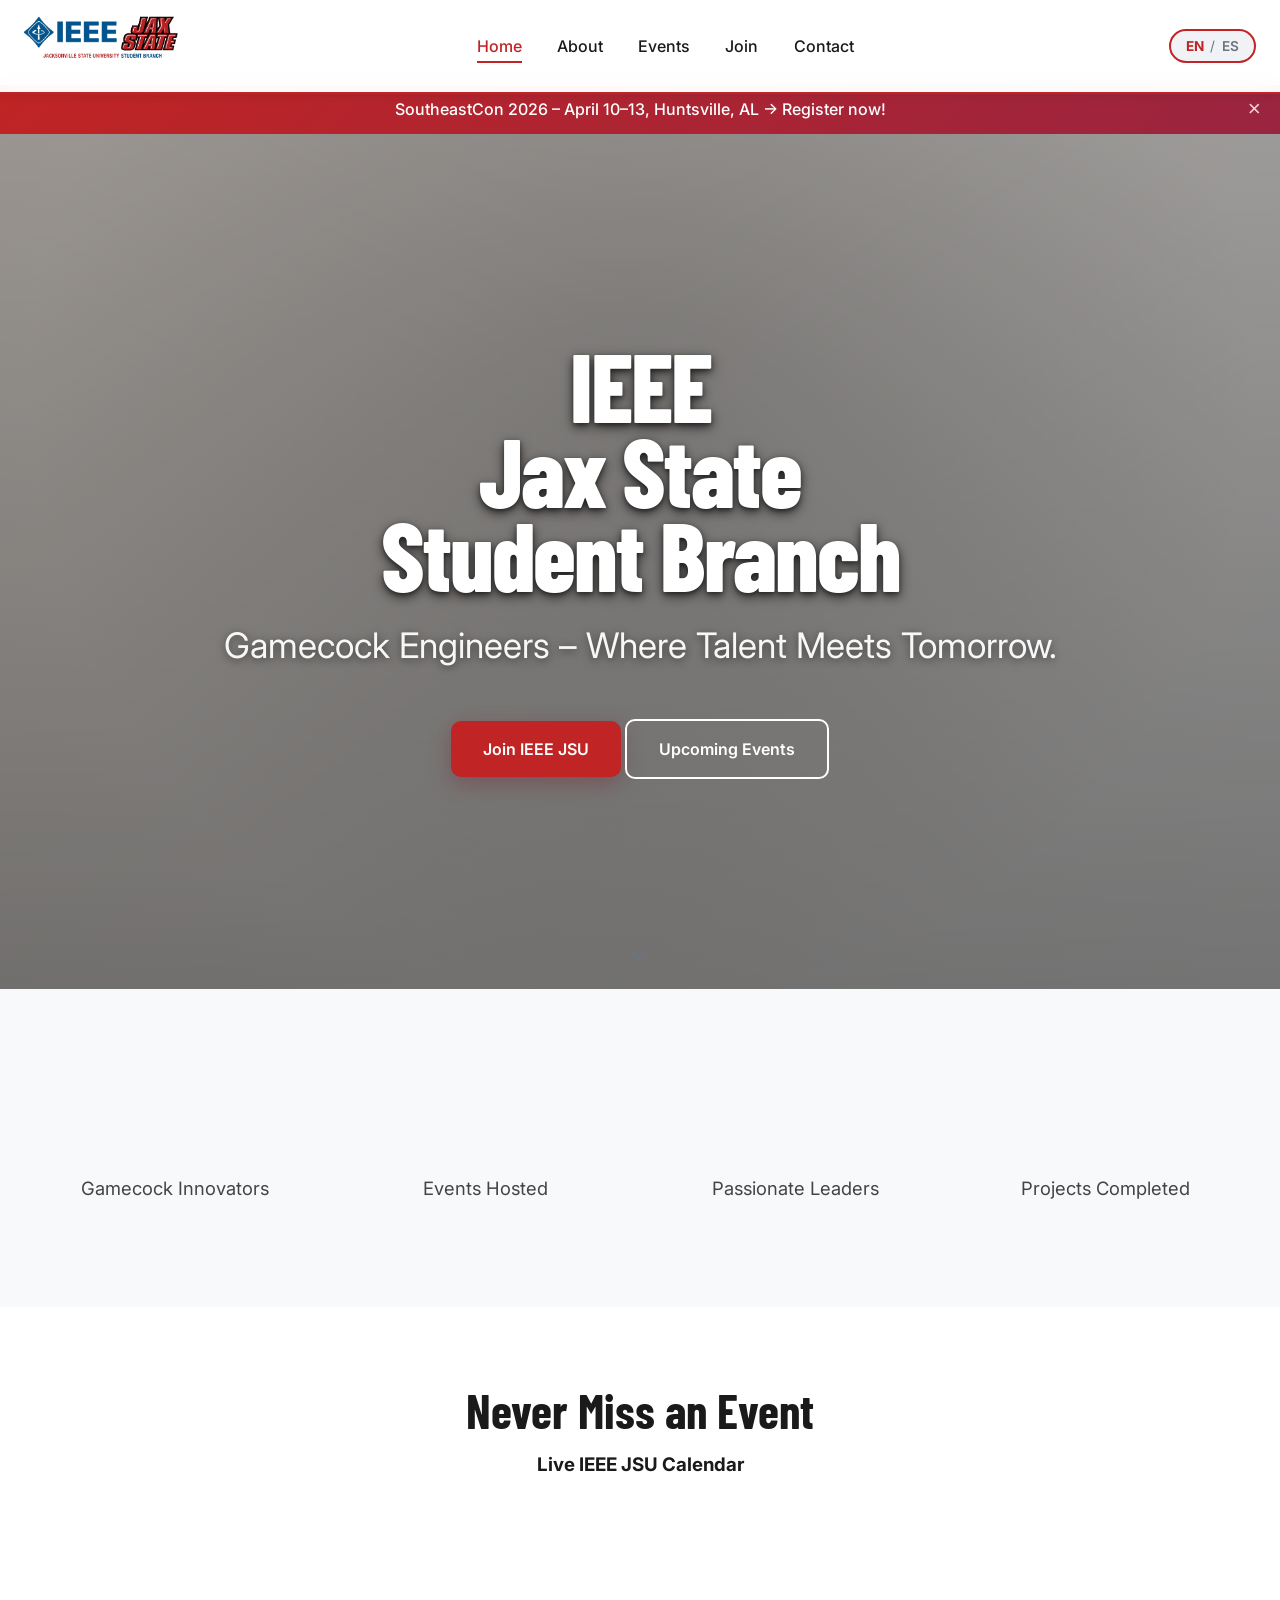
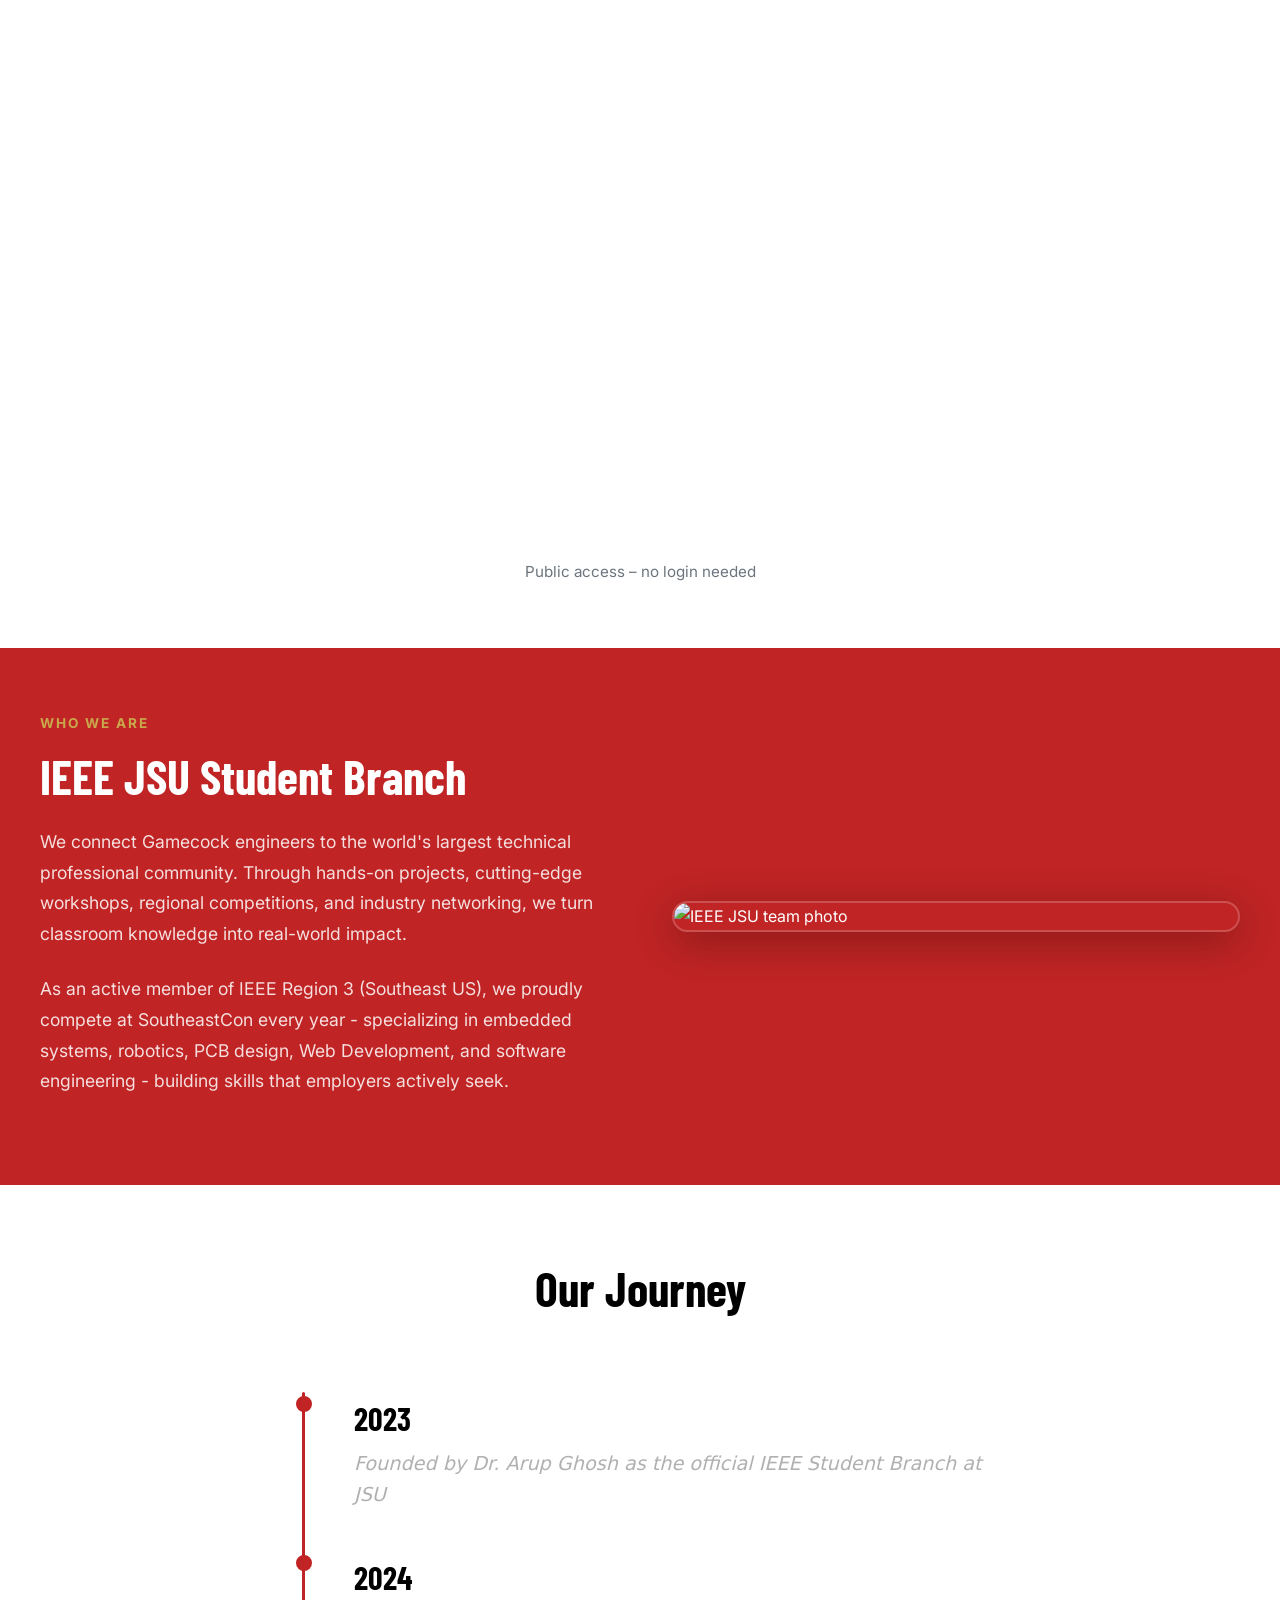
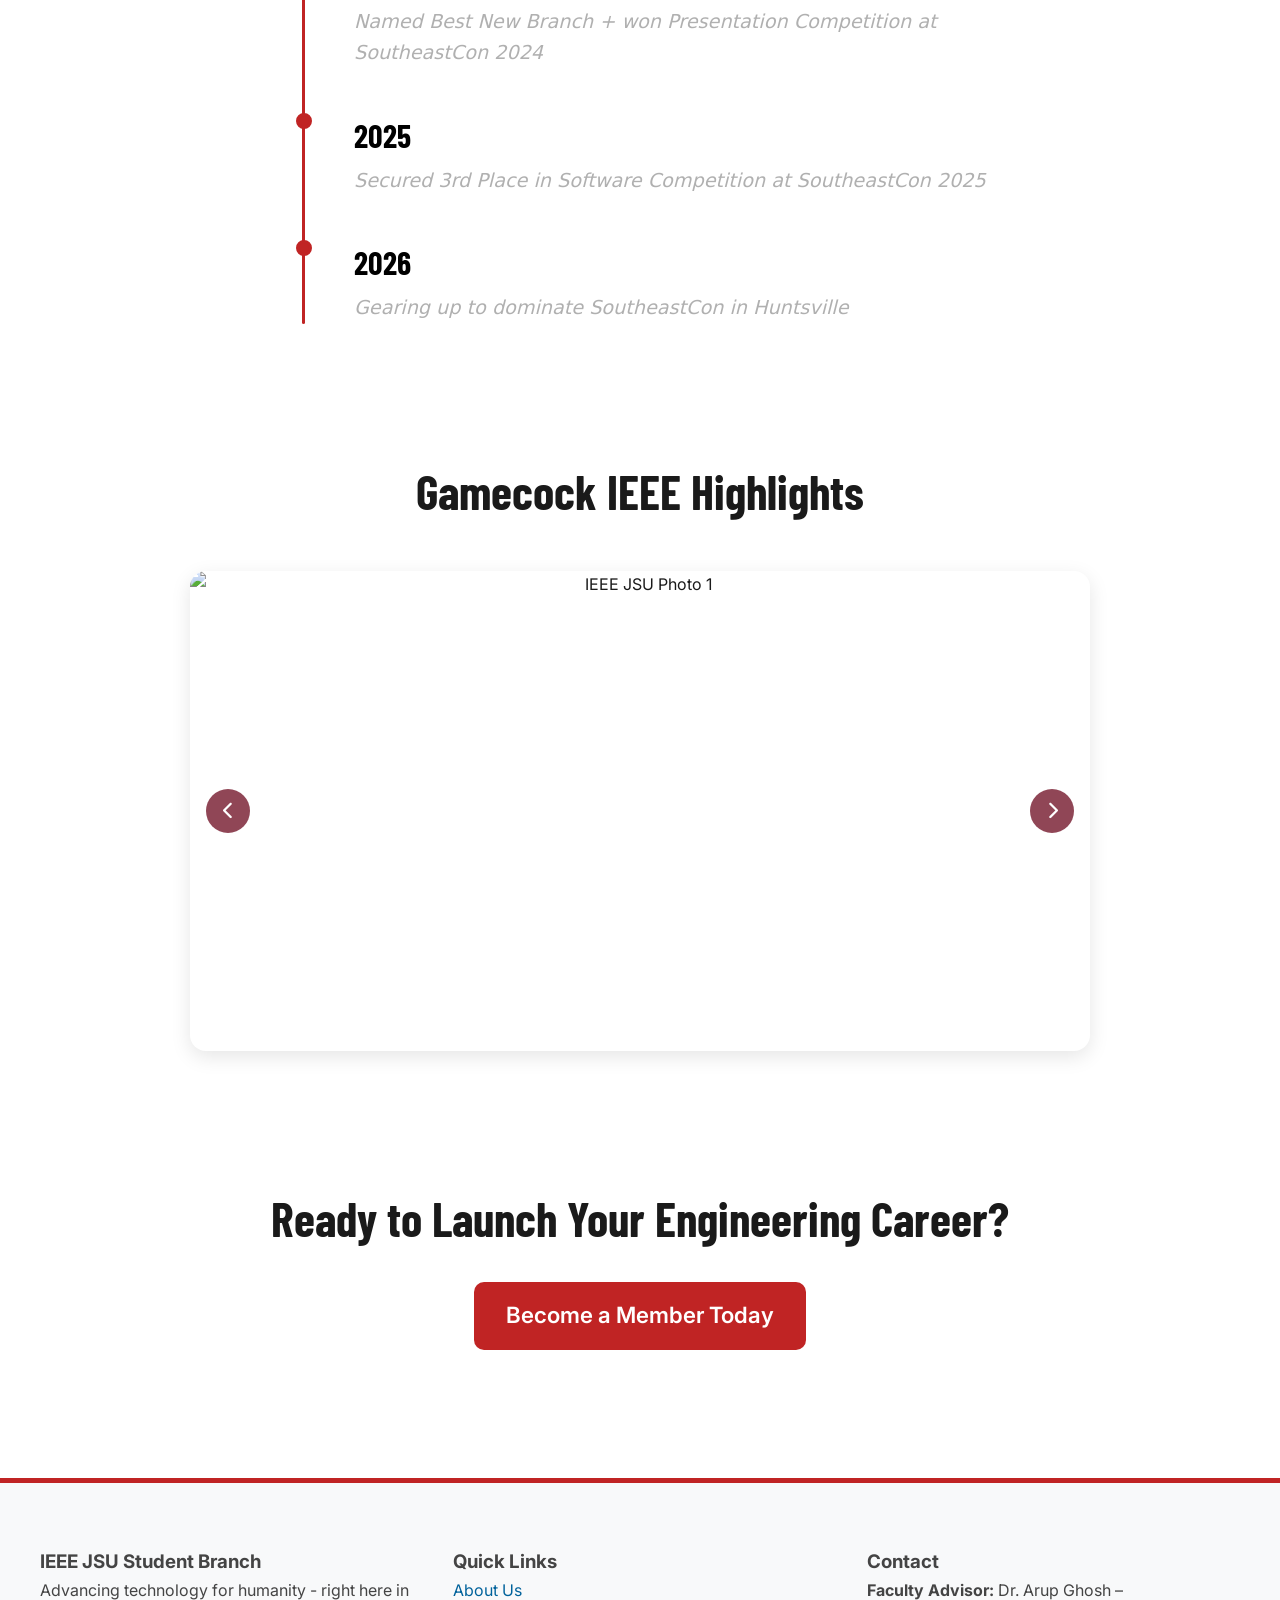
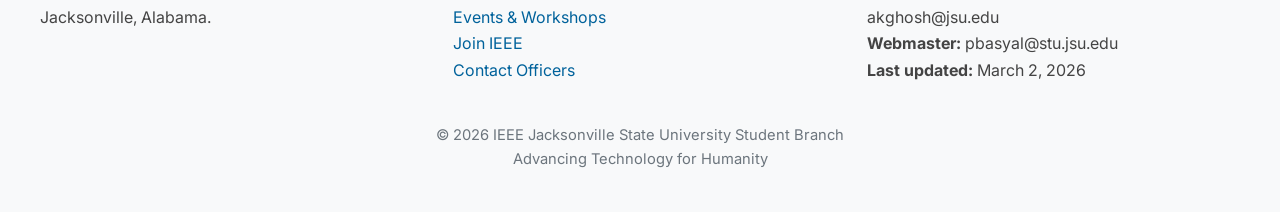
==== commit e7bcc5d9: "Added new logo and fixed index animation" ====
--- a/index.html
+++ b/index.html
@@ -3,14 +3,20 @@
 <head>
   <meta charset="UTF-8" />
   <meta name="viewport" content="width=device-width, initial-scale=1.0"/>
-  <title>IEEE JSU Student Branch – Gamecock Engineers</title>
+  <title>IEEE Jax State Student Branch</title>
   <link rel="icon" type="image/png" href="/assets/favicon-3.png">
   <meta name="description" content="IEEE Student Branch at Jacksonville State University – advancing technology through innovation, workshops, projects and professional development."/>
+  <meta property="og:title" content="IEEE JSU Student Branch – Gamecock Engineers"/>
+  <meta property="og:description" content="IEEE Student Branch at Jacksonville State University – advancing technology through innovation, workshops, and professional development."/>
+  <meta property="og:url" content="https://jaxstateieee.github.io/"/>
+  <meta property="og:type" content="website"/>
+  <link rel="canonical" href="https://jaxstateieee.github.io/"/>
   <link rel="stylesheet" href="styles.css"/>
   <link rel="stylesheet" href="https://cdnjs.cloudflare.com/ajax/libs/font-awesome/6.5.1/css/all.min.css" integrity="sha512-DTOQO9RWCH3ppGqcWaEA1BIZOC6xxalwEsw9c2QQeAIftl+Vegovlnee1c9QX4TctnWMn13TZye+giMm8e2LwA==" crossorigin="anonymous" referrerpolicy="no-referrer" />
   <link rel="preconnect" href="https://fonts.googleapis.com">
   <link rel="preconnect" href="https://fonts.gstatic.com" crossorigin>
   <link href="https://fonts.googleapis.com/css2?family=Barlow+Condensed:wght@700&family=Inter:wght@400;500;600;700&display=swap" rel="stylesheet">
+  <meta name="google-site-verification" content="IyHp6f-V1Mk1R_Qw9VHzlOrS46lyRoVvlvTnWD0fC-E" />
 </head>
 <body>
 
@@ -18,7 +24,7 @@
 <nav class="navbar">
   <div class="nav-container">
     <a href="index.html" class="brand">
-      <span class="gamecock"><img height="45vh" src="assets/logo-nnn.png" alt=""></span>
+      <span class="gamecock"><img height="45vh" src="assets/logo-new.png" alt=""></span>
     </a>
 
     <button class="hamburger" aria-label="Toggle menu">
@@ -56,12 +62,14 @@
 <!-- Hero -->
 <section class="hero">
   <div class="hero-content">
-    <h1 data-i18n="hero.title">IEEE<br>Jacksonville State<br>University</h1>
+    <div class="fade-up">
+    <h1 data-i18n="hero.title">IEEE<br>Jax State<br>Student Branch</h1>
     <p class="subtitle" data-i18n="hero.subtitle">Gamecock Engineers – Where Talent Meets Tomorrow.</p>
 
     <div class="hero-buttons">
       <a href="members.html" class="btn btn-primary" data-i18n="hero.join">Join IEEE JSU</a>
       <a href="events.html" class="btn btn-outline" data-i18n="hero.events">Upcoming Events</a>
+    </div>
     </div>
   </div>
   <span class="scroll-indicator"><i class="fas fa-chevron-down"></i></span>
@@ -98,7 +106,7 @@
 <section class="calendar-section">
   <h1 class="fade-up" data-i18n="calendar.heading">Never Miss an Event</h1>
 <h3 data-i18n="calendar.live">Live IEEE JSU Calendar</h3>
-<iframe src="https://calendar.google.com/calendar/embed?src=YOUR_PUBLIC_CALENDAR_ID%40group.calendar.google.com&ctz=America%2FChicago"
+<iframe src="https://calendar.google.com/calendar/embed?src=417ea105f7176b2054610d8eeb1a9aeb452cdad0dfd4c1419b66f2cdfc347d2e%40group.calendar.google.com&ctz=America%2FChicago"
         class="calendar-iframe"
         frameborder="0" scrolling="no"></iframe>
 <p class="calendar-note">
@@ -133,7 +141,7 @@
       <div class="timeline-dot"></div>
       <div class="timeline-content">
         <h3 class="timeline-year" data-i18n="timeline.y2023">2023</h3>
-        <p data-i18n="timeline.d2023">Founded by Dr. A.K. Ghosh as the official IEEE Student Branch at JSU</p>
+        <p data-i18n="timeline.d2023">Founded by Dr. Arup Ghosh as the official IEEE Student Branch at JSU</p>
       </div>
     </div>
     <div class="timeline-item fade-up">
@@ -213,7 +221,7 @@
 
     <div>
       <h3 data-i18n="footer.contactTitle">Contact</h3>
-      <p><strong data-i18n="footer.advisor">Faculty Advisor:</strong> Dr. A.K. Ghosh – akghosh@jsu.edu</p>
+      <p><strong data-i18n="footer.advisor">Faculty Advisor:</strong> Dr. Arup Ghosh – akghosh@jsu.edu</p>
       <p><strong data-i18n="footer.webmaster">Webmaster:</strong> pbasyal@stu.jsu.edu</p>
       <p><strong data-i18n="footer.updated">Last updated:</strong> March 2, 2026</p>
     </div>
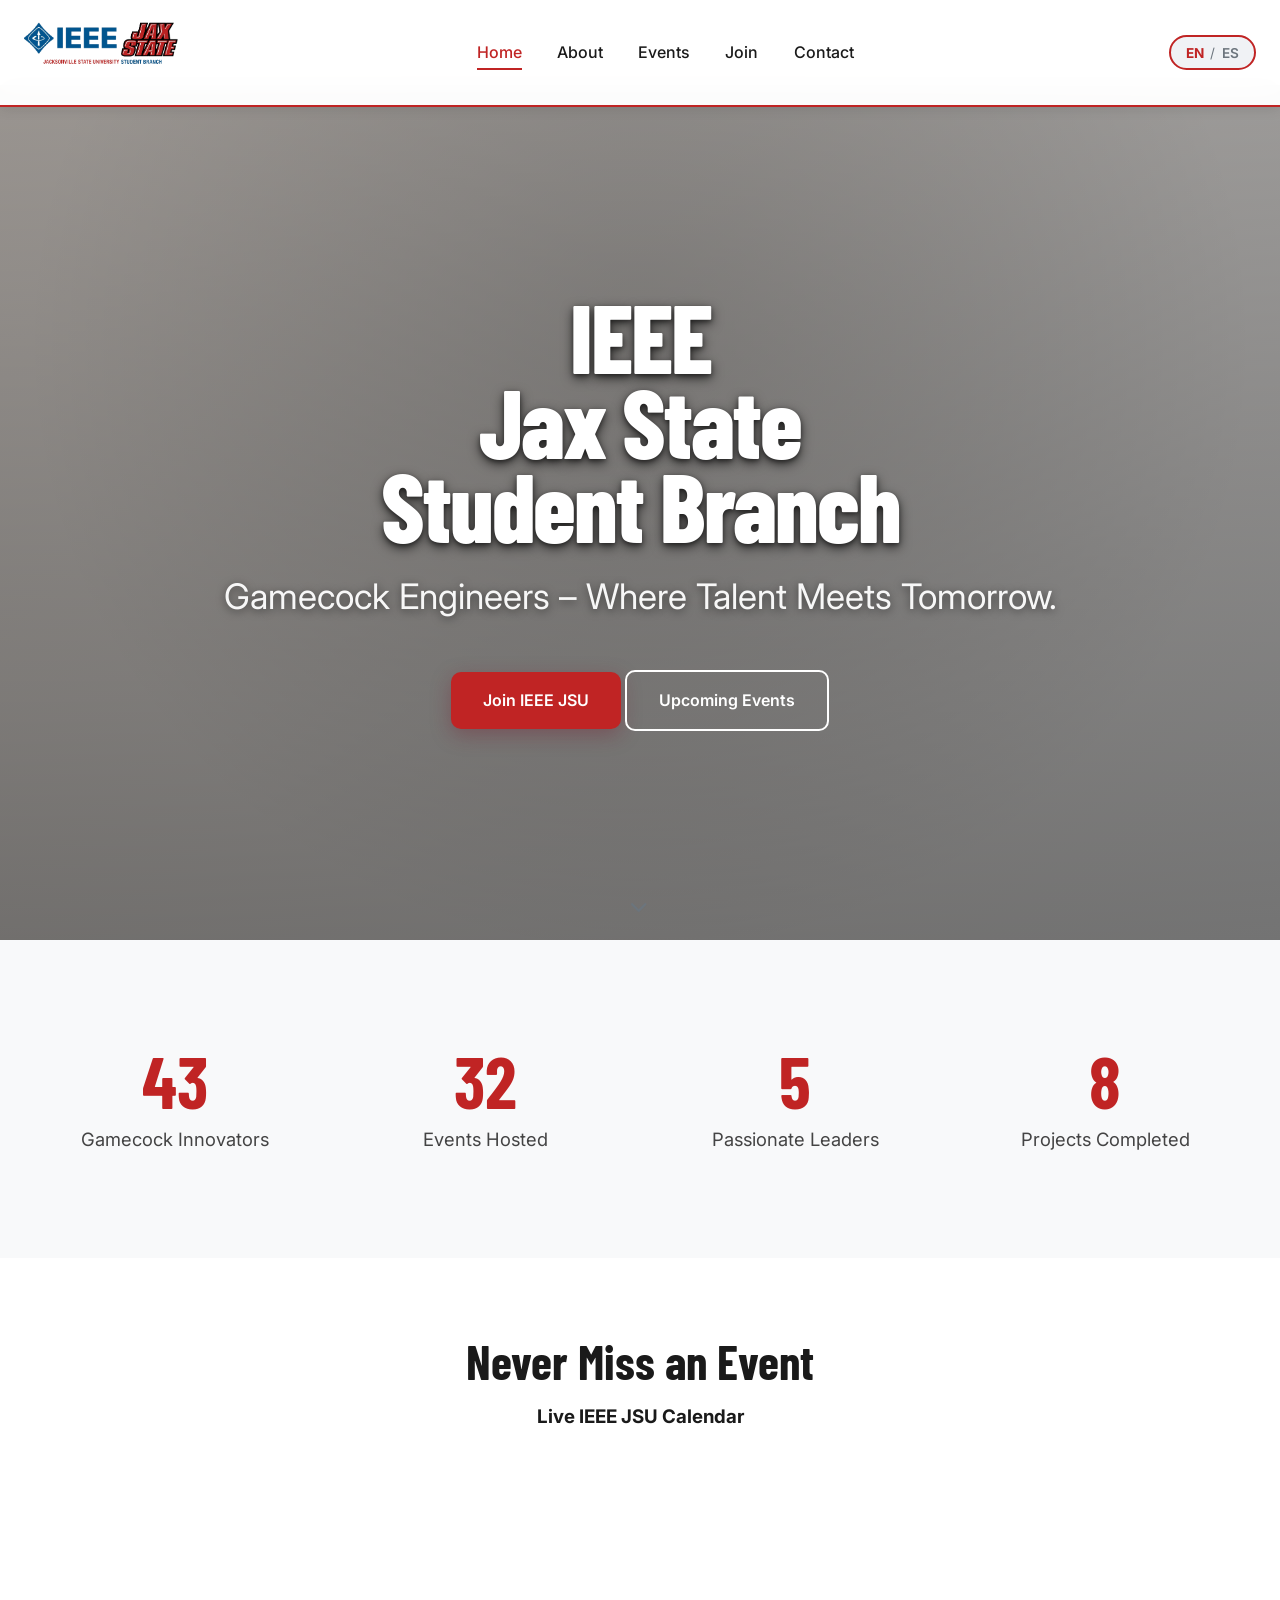
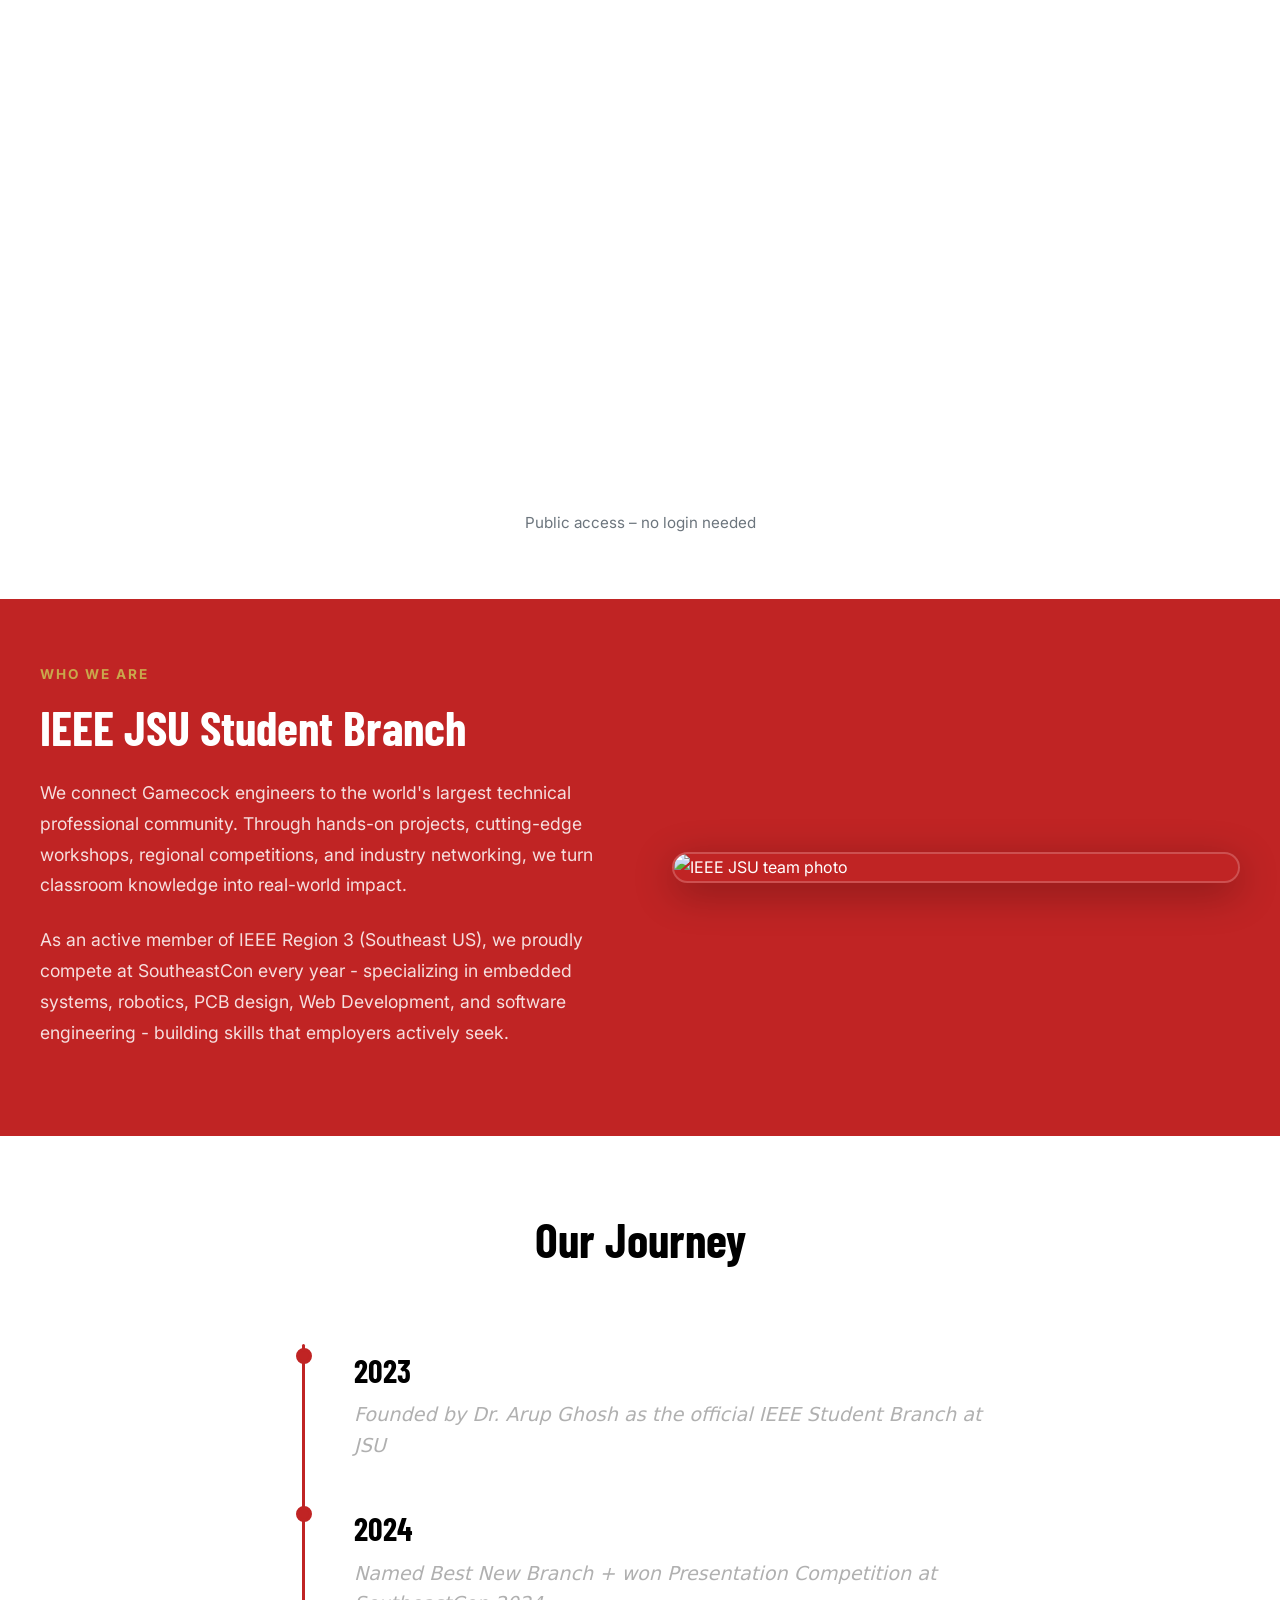
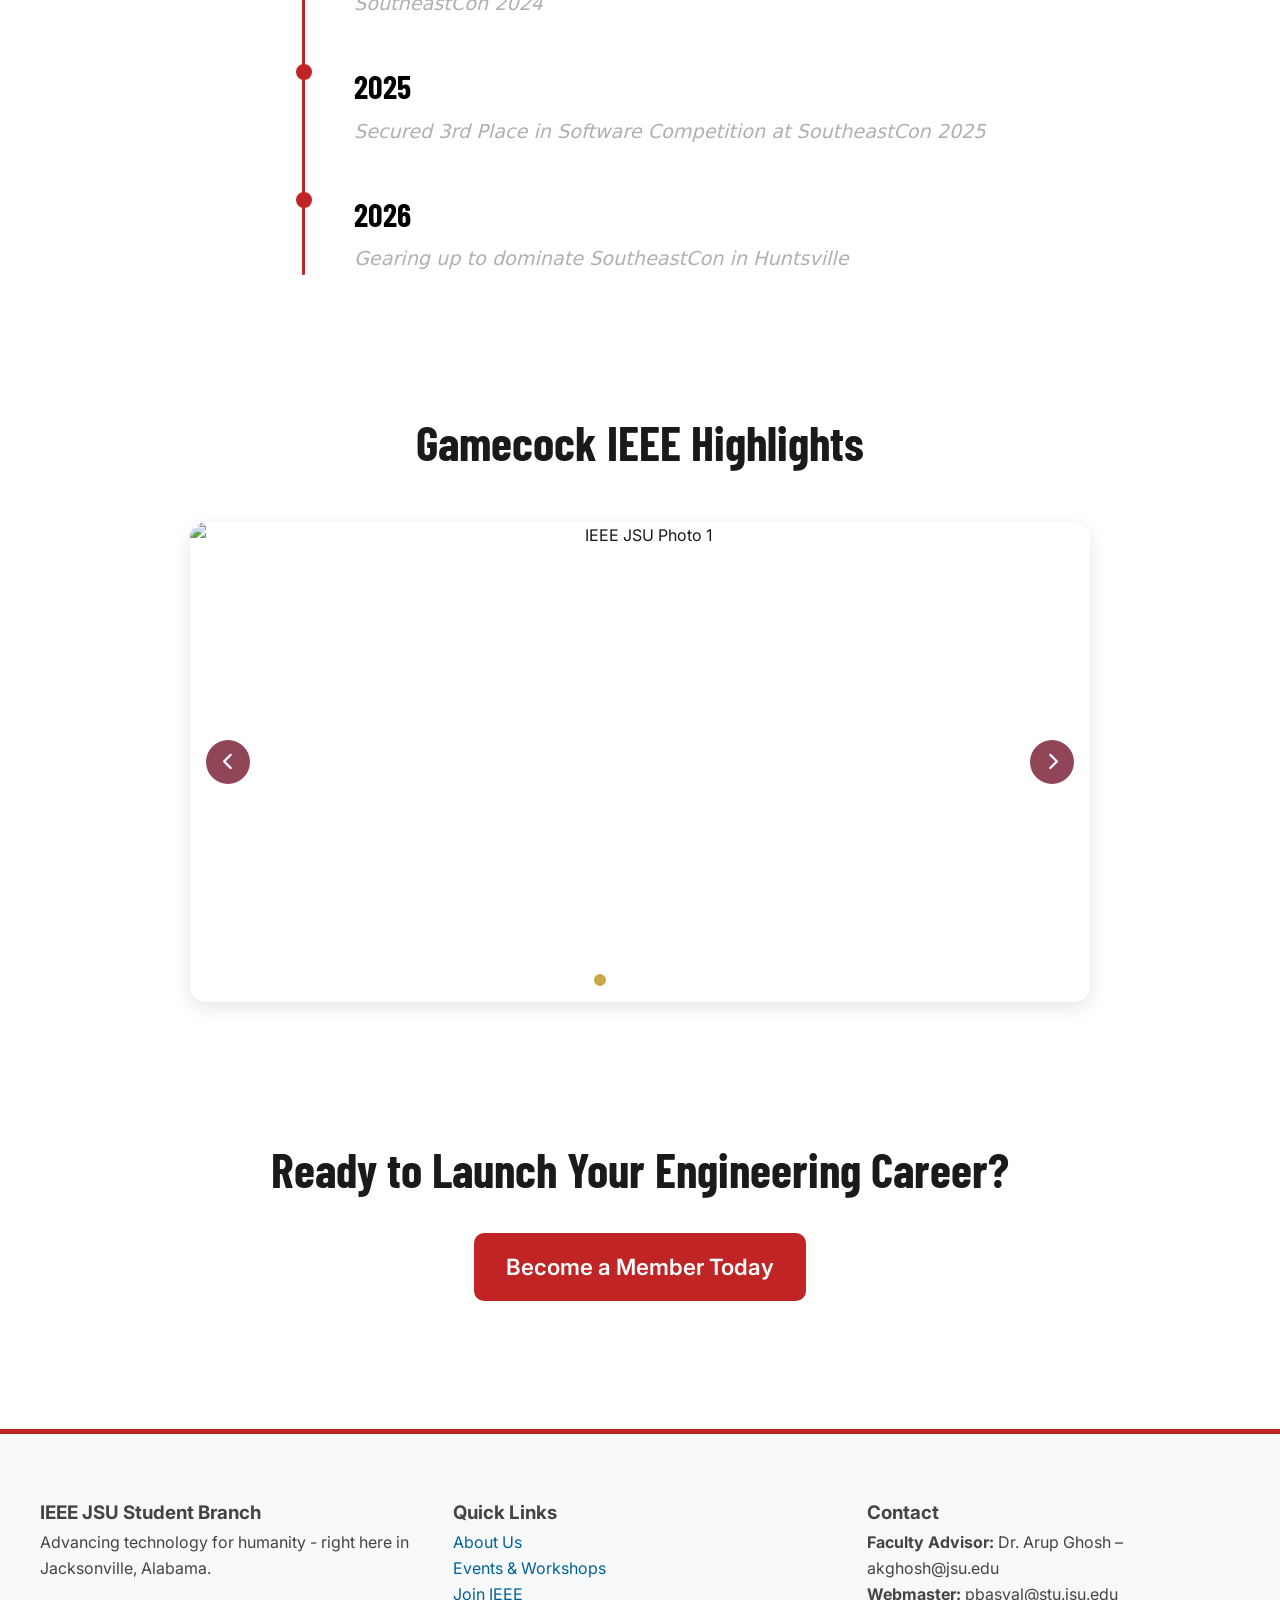
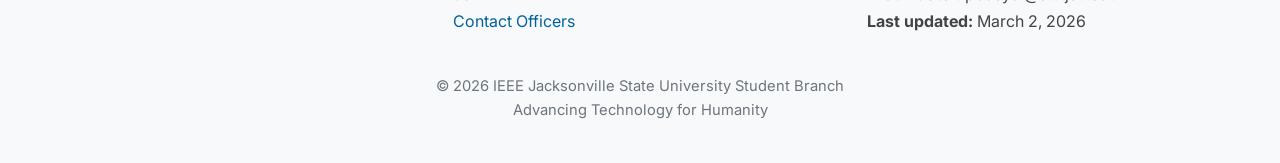
==== commit 43044b2d: "aaded spanish" ====
--- a/index.html
+++ b/index.html
@@ -47,18 +47,6 @@
   </div>
 </nav>
 
-<!-- Announcement -->
-<div id="announcement-banner" class="announcement-banner">
-  <div class="announcement-text rotating-text" data-texts='[
-    "SoutheastCon 2026 – April 10–13, Gainesville, FL → Register now!",
-    "Weekly Tech Workshops every Thursday 6PM – Ayers Hall 201",
-    "IEEE Project Competition submissions due March 15th"
-  ]'>
-    SoutheastCon 2026 – April 10–13, Huntsville, AL → Register now!
-  </div>
-  <button class="banner-close" aria-label="Close announcement" data-i18n-aria="banner.close">×</button>
-</div>
-
 <!-- Hero -->
 <section class="hero">
   <div class="hero-content">
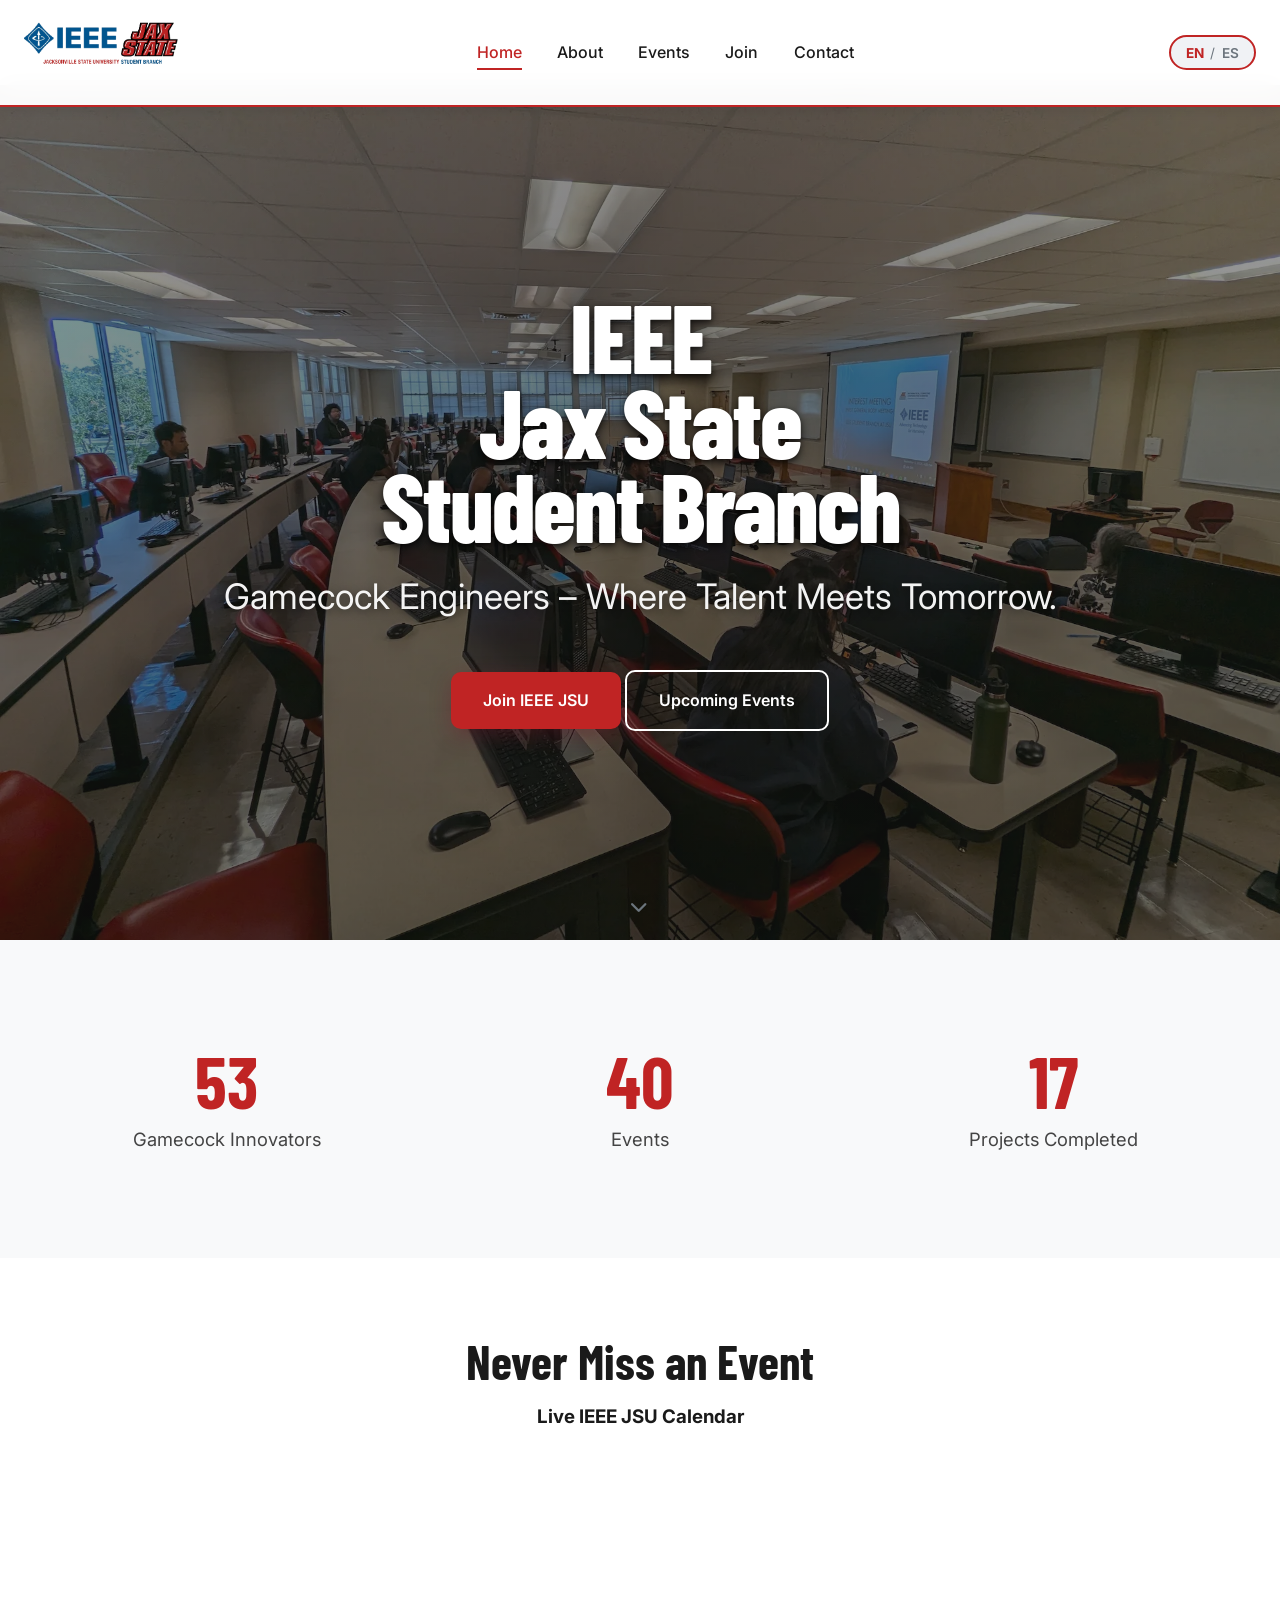
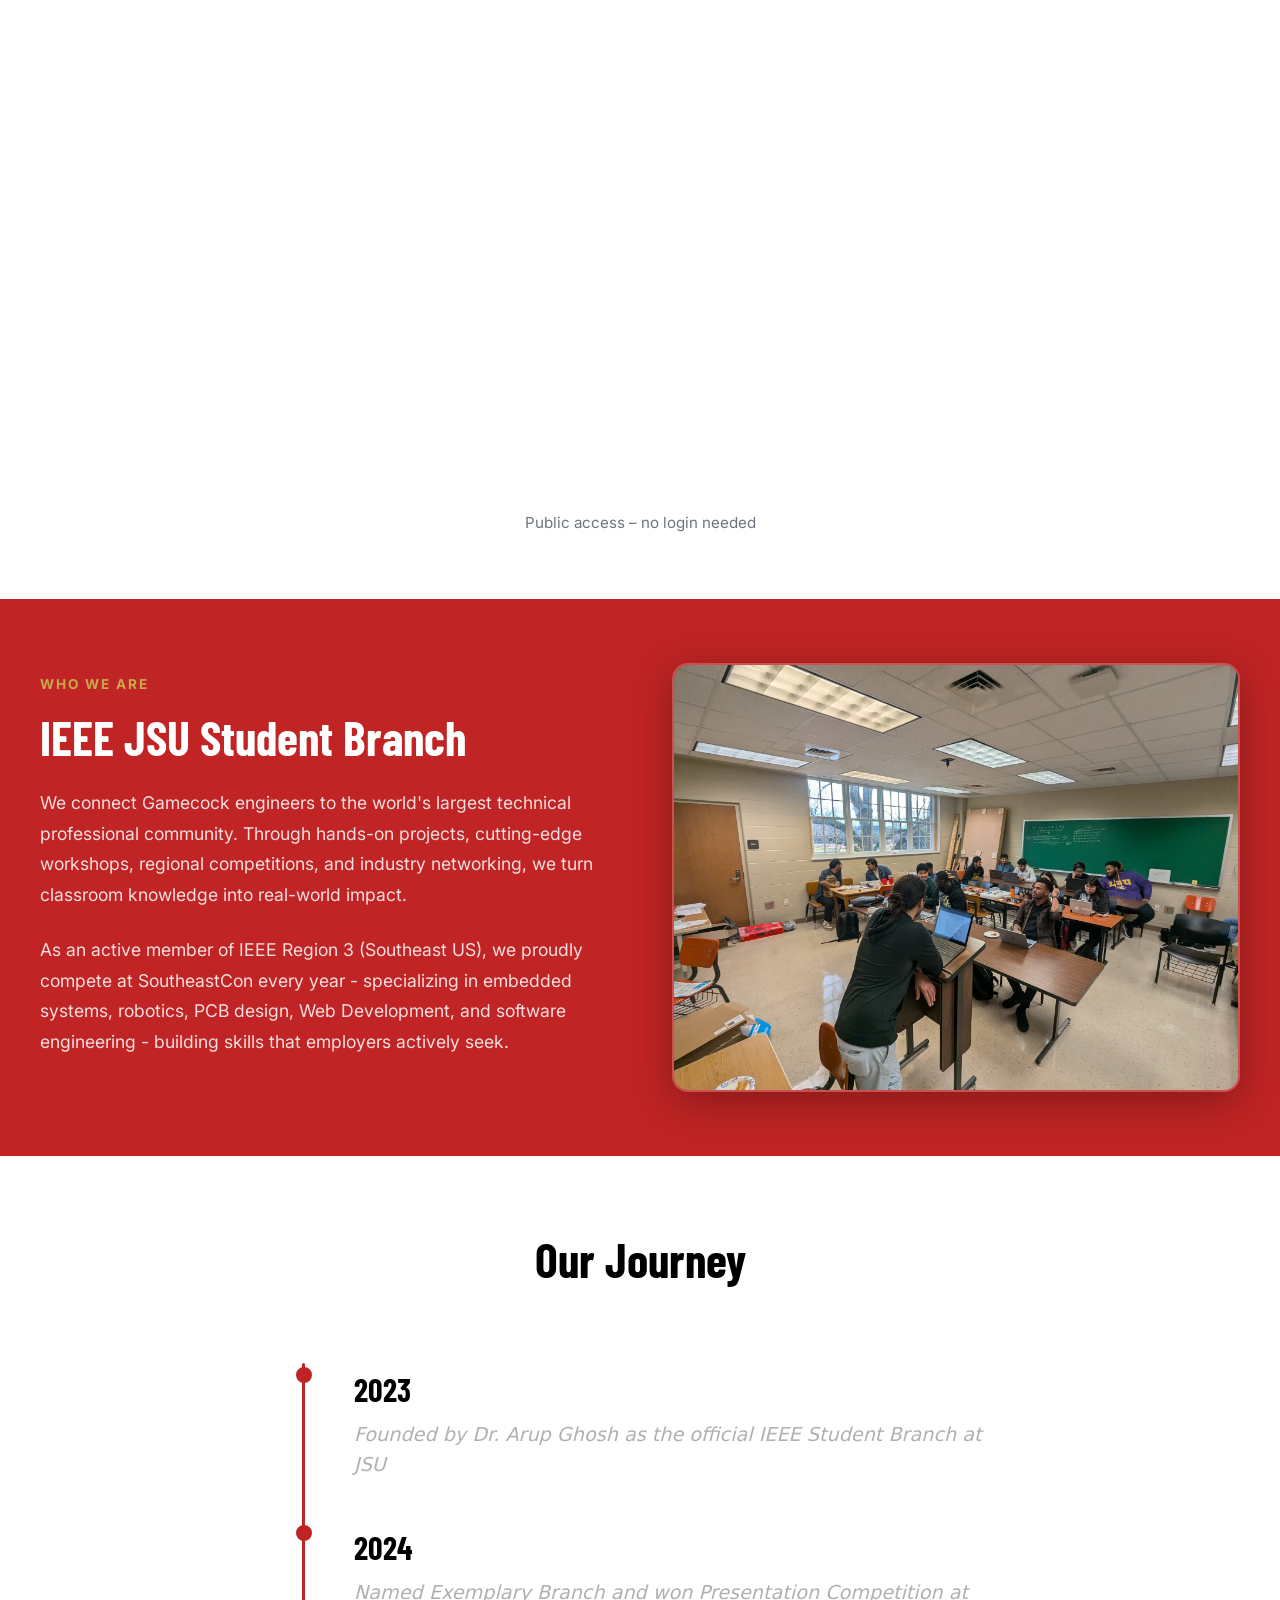
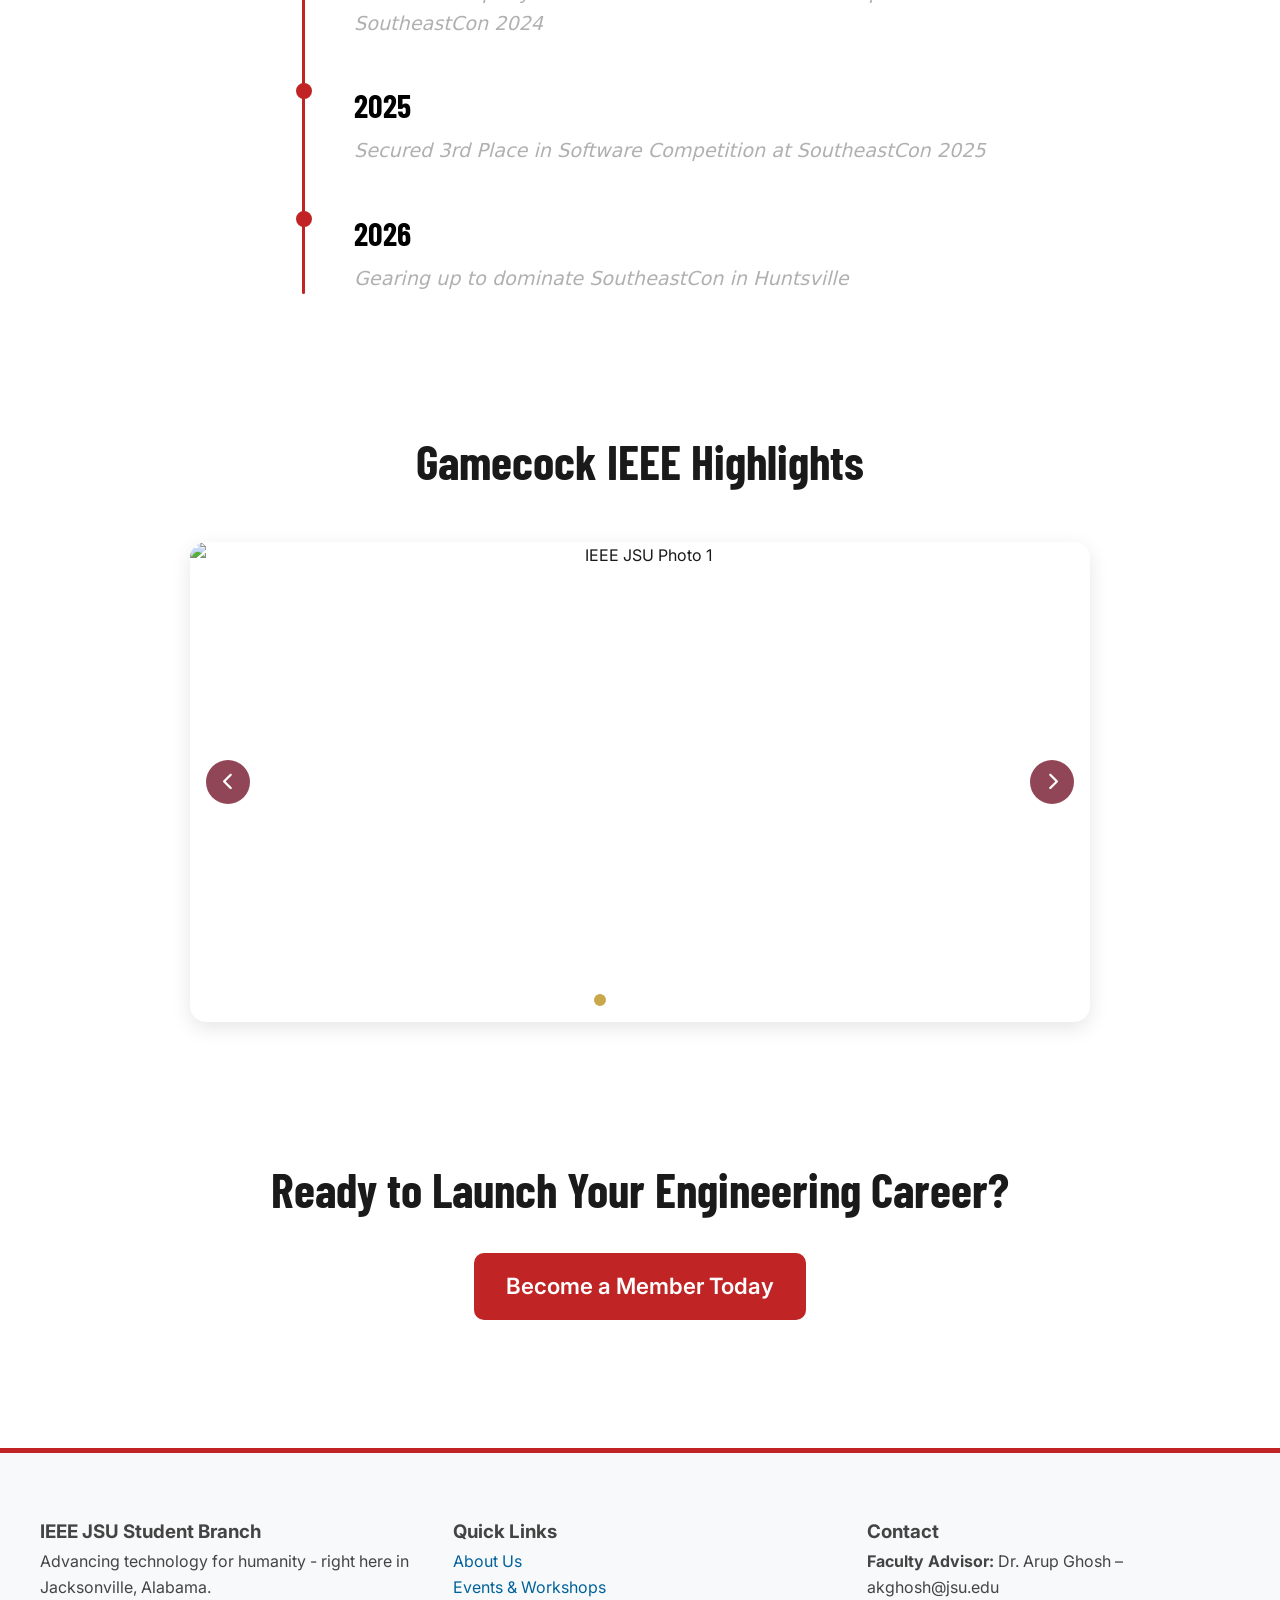
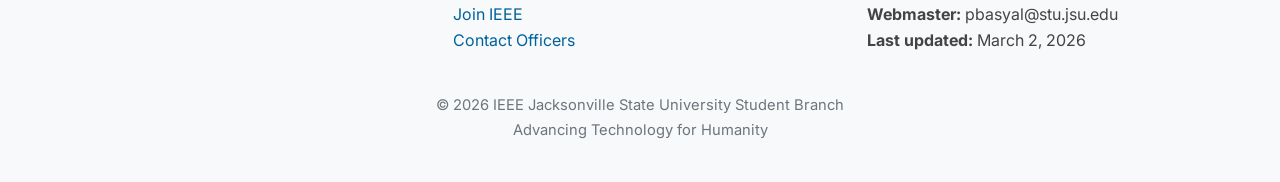
==== commit d007175d: "update on nav" ====
--- a/index.html
+++ b/index.html
@@ -68,22 +68,19 @@
   <div class="stagger-parent stats-grid">
     
     <div class="stat-item stagger-child">
-      <div class="stat-number" data-target="60">0</div>
+      <div class="stat-number" data-target="60+">0</div>
       <p class="stat-label" data-i18n="stats.members">Gamecock Innovators</p>
     </div>
     
     <div class="stat-item stagger-child">
-      <div class="stat-number" data-target="45">0</div>
-      <p class="stat-label" data-i18n="stats.events">Events Hosted</p>
-    </div>
+      <div class="stat-number" data-target="45+">0</div>
+      <p class="stat-label" data-i18n="stats.events">Events </p>
+    </div>
+    
+    
     
     <div class="stat-item stagger-child">
-      <div class="stat-number" data-target="8">0</div>
-      <p class="stat-label" data-i18n="stats.officers">Passionate Leaders</p>
-    </div>
-    
-    <div class="stat-item stagger-child">
-      <div class="stat-number" data-target="12">0</div>
+      <div class="stat-number" data-target="20+">0</div>
       <p class="stat-label" data-i18n="stats.projects">Projects Completed</p>
     </div>
     
@@ -116,7 +113,7 @@
       </p>
     </div>
     <div class="about-feature__image slide-right">
-      <img src="assets/jsu-computer-science-students-win-awards-at-confer_198loHt.webp" alt="IEEE JSU team photo" loading="lazy">
+      <img src="assets/Homepage_AboutUs.webp" alt="IEEE JSU team photo" loading="lazy">
     </div>
   </div>
 </section>
@@ -136,7 +133,7 @@
       <div class="timeline-dot"></div>
       <div class="timeline-content">
         <h3 class="timeline-year" data-i18n="timeline.y2024">2024</h3>
-        <p data-i18n="timeline.d2024">Named Best New Branch + won Presentation Competition at SoutheastCon 2024</p>
+        <p data-i18n="timeline.d2024">Named Exemplary Branch and won Presentation Competition at SoutheastCon 2024</p>
       </div>
     </div>
     <div class="timeline-item fade-up">
--- a/styles.css
+++ b/styles.css
@@ -215,6 +215,55 @@
 
 .announcement-banner.hidden { display: none; }
 
+
+/* ────────────────────────────────────────────────
+   Page Specific Hero images
+───────────────────────────────────────────────── */
+
+/* Page-specific hero/page-header backgrounds */
+
+/* Home (index.html) – big group/energy image */
+.hero::after {
+  background: url("/assets/hero-images/Home_Hero_Image.webp") center / cover no-repeat !important;
+  opacity: 0.9;
+  z-index: 0;
+}
+
+/* About Us – team/lab photo */
+body:has(.about-main) .page-header::after {
+  background: url("/assets/Homepage_AboutUs.webp") center / cover no-repeat !important;
+  opacity: 0.9;   /* slightly lower opacity for text readability */
+  z-index: 0;
+}
+
+/* Events – action/workshop shot */
+body:has(.ev-section) .page-header::after {
+  background: url("/assets/hero-images/Events_Hero_Image.webp") center / cover no-repeat !important;
+  opacity: 0.9;
+  z-index: 0;
+}
+
+/* Members/Join – students collaborating */
+body:has(.members-main) .page-header::after {
+  background: url("/assets/hero-images/JoinP_Hero_Image.webp") center / cover no-repeat !important;
+  opacity: 0.9;
+  z-index: 0;
+}
+
+/* Contact – calm campus/engineering building */
+body:has(.contact-main) .page-header::after {
+  background: url("/assets/contact-campus-building.webp") center / cover no-repeat !important;
+  opacity: 0.35;
+  z-index: 0;
+}
+
+/* Fallback if body class missing (very safe) */
+.page-header::after:not(:has(body:has(.hero))) {
+  background: none !important;
+  opacity: 0 !important;
+}
+
+
 /* ────────────────────────────────────────────────
    Hero / Page Header
 ───────────────────────────────────────────────── */
@@ -248,9 +297,7 @@
 .page-header::after {
   content: "";
   position: absolute;
-  inset: 0;
-  background: url("/assets/jsu-computer-science-students-win-awards-at-confer_198loHt.webp") center / cover no-repeat;
-  opacity: 0.9;                       /* was 0.7 → lowered for text legibility */
+  inset: 0;  opacity: 0.9;                       /* was 0.7 → lowered for text legibility */
   z-index: 0;
 }
 
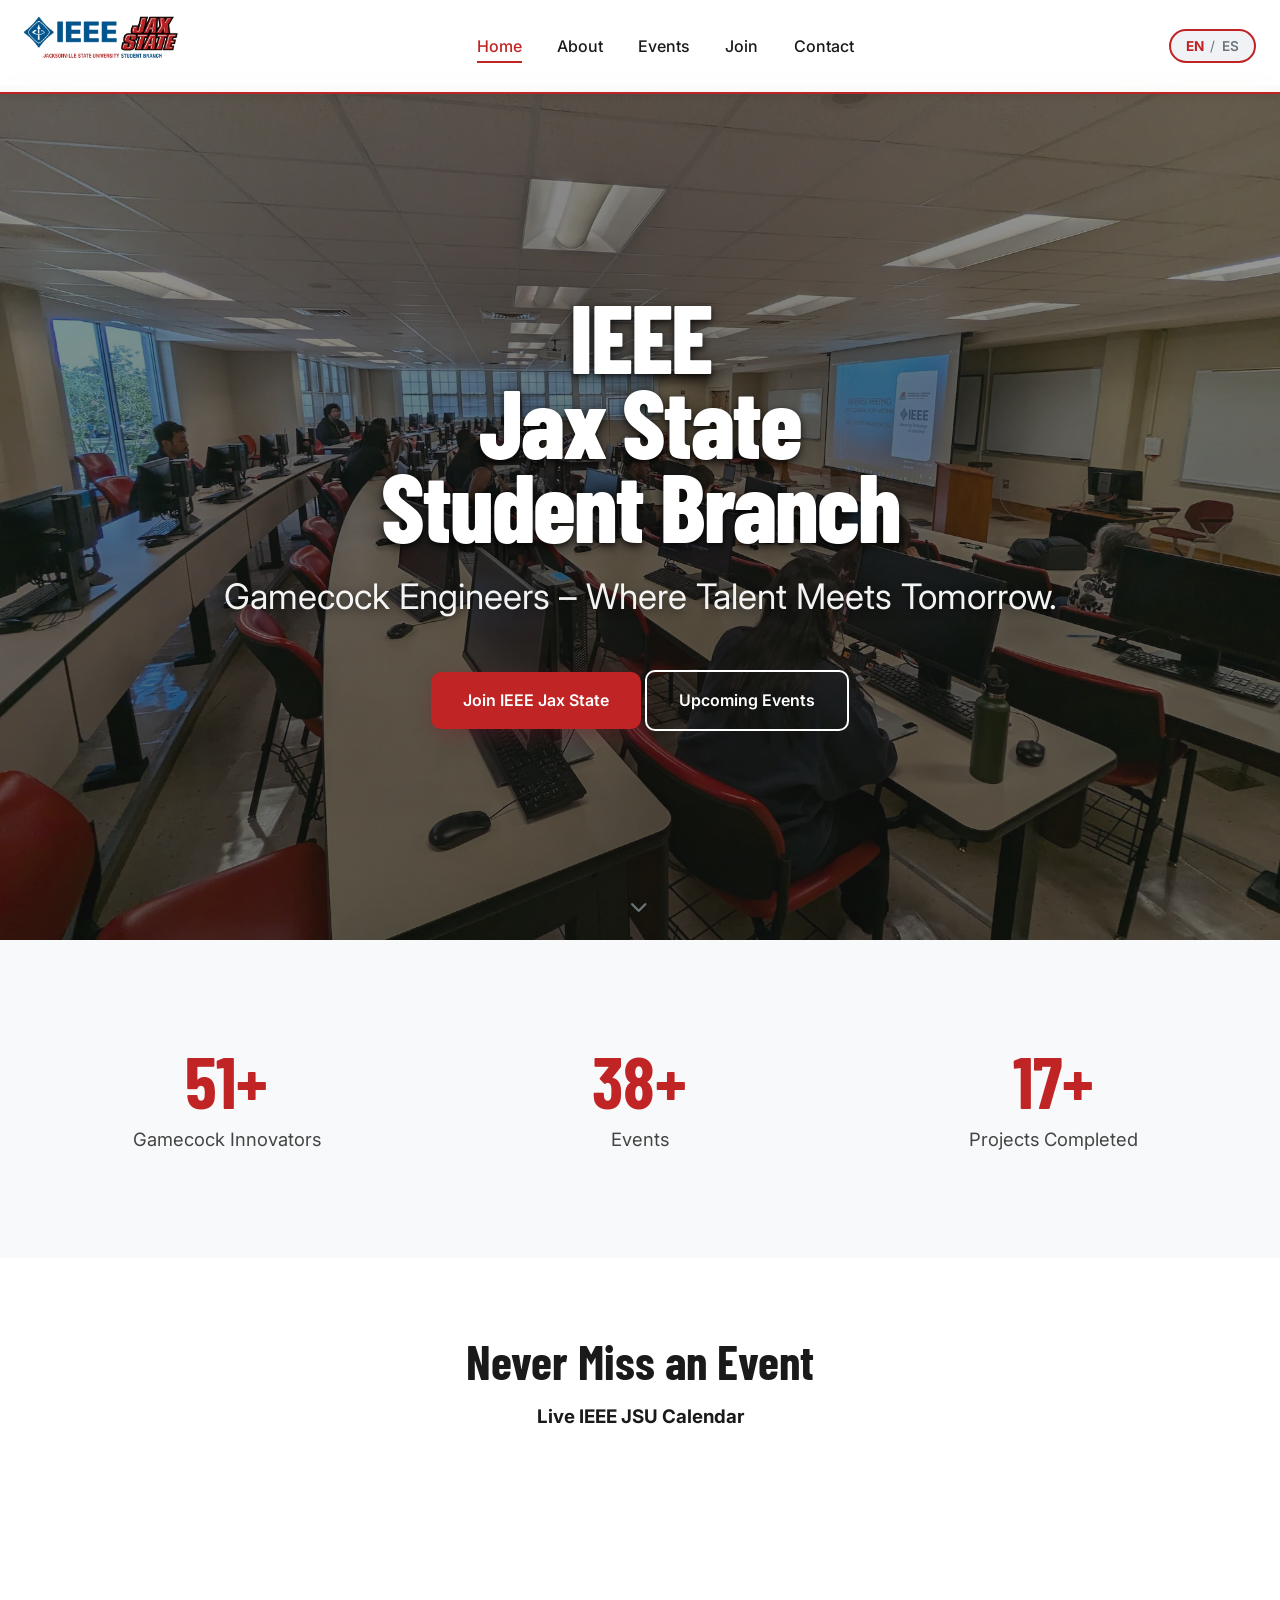
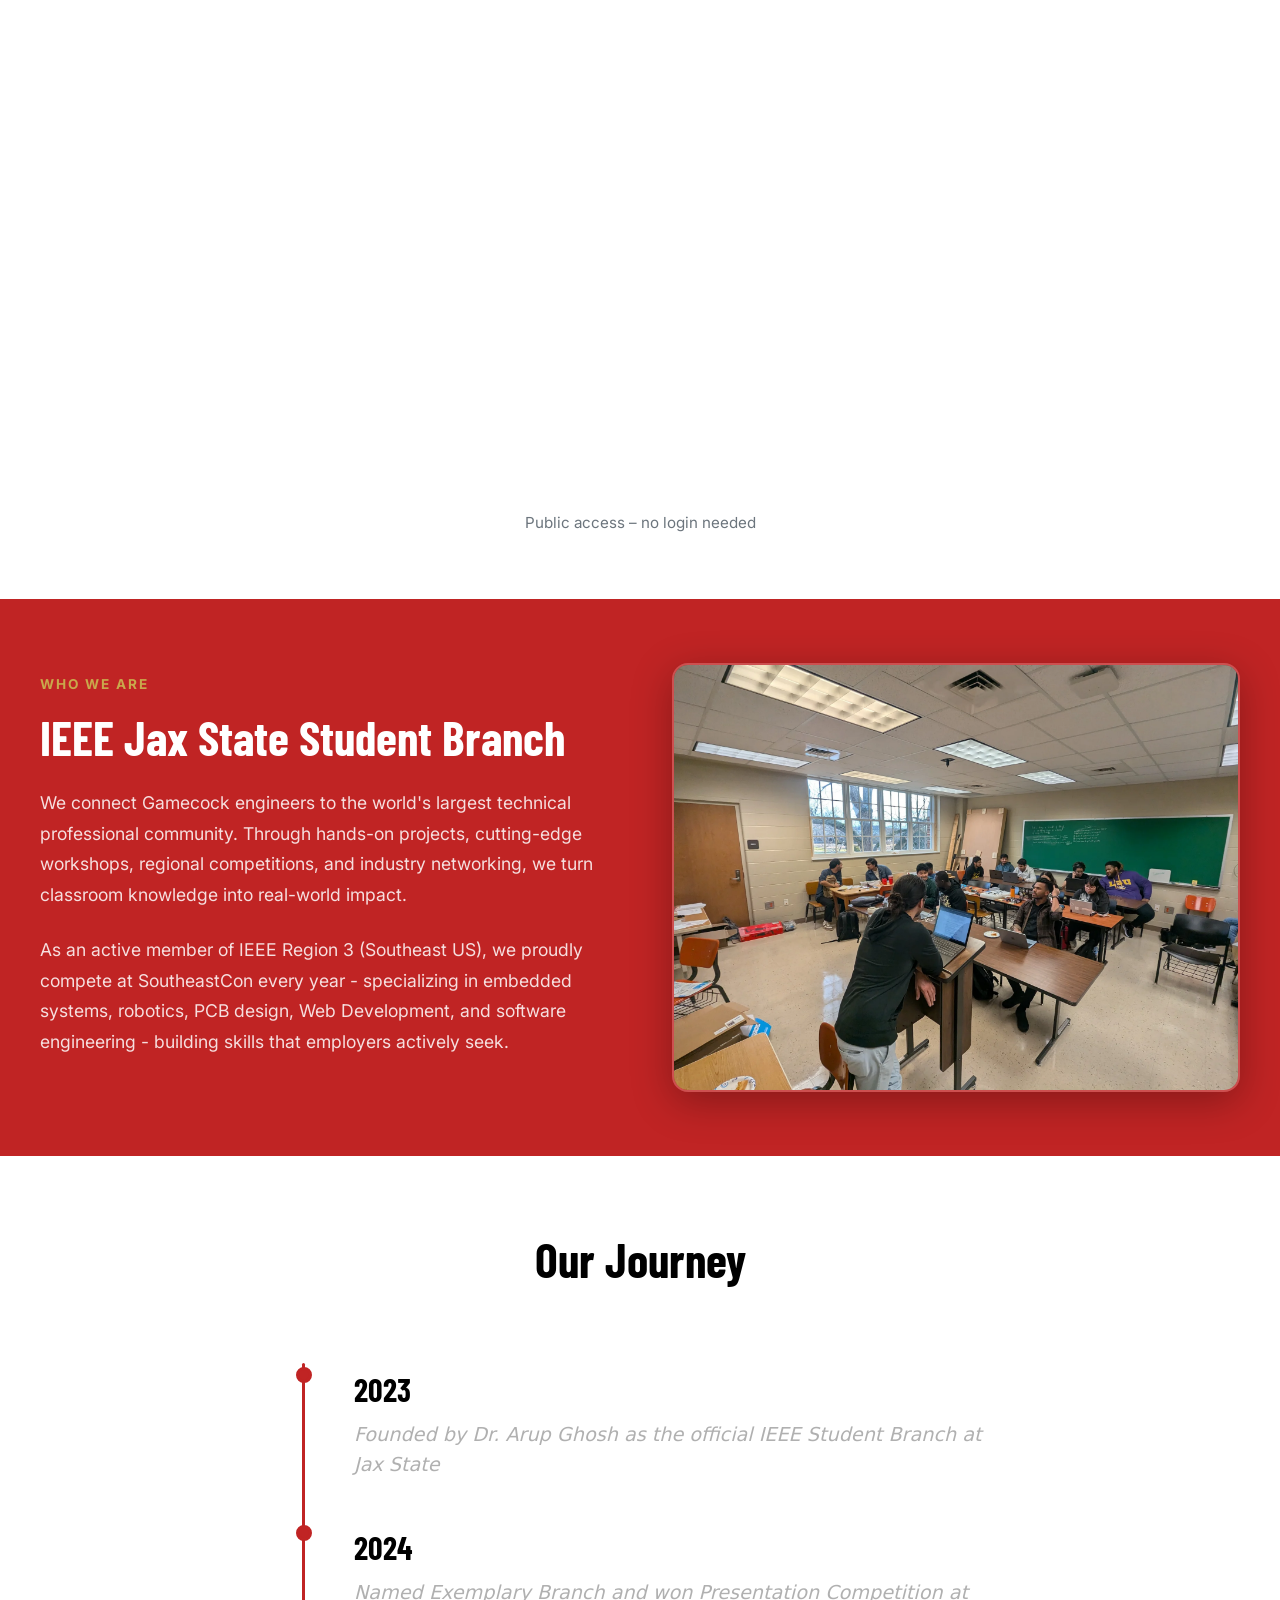
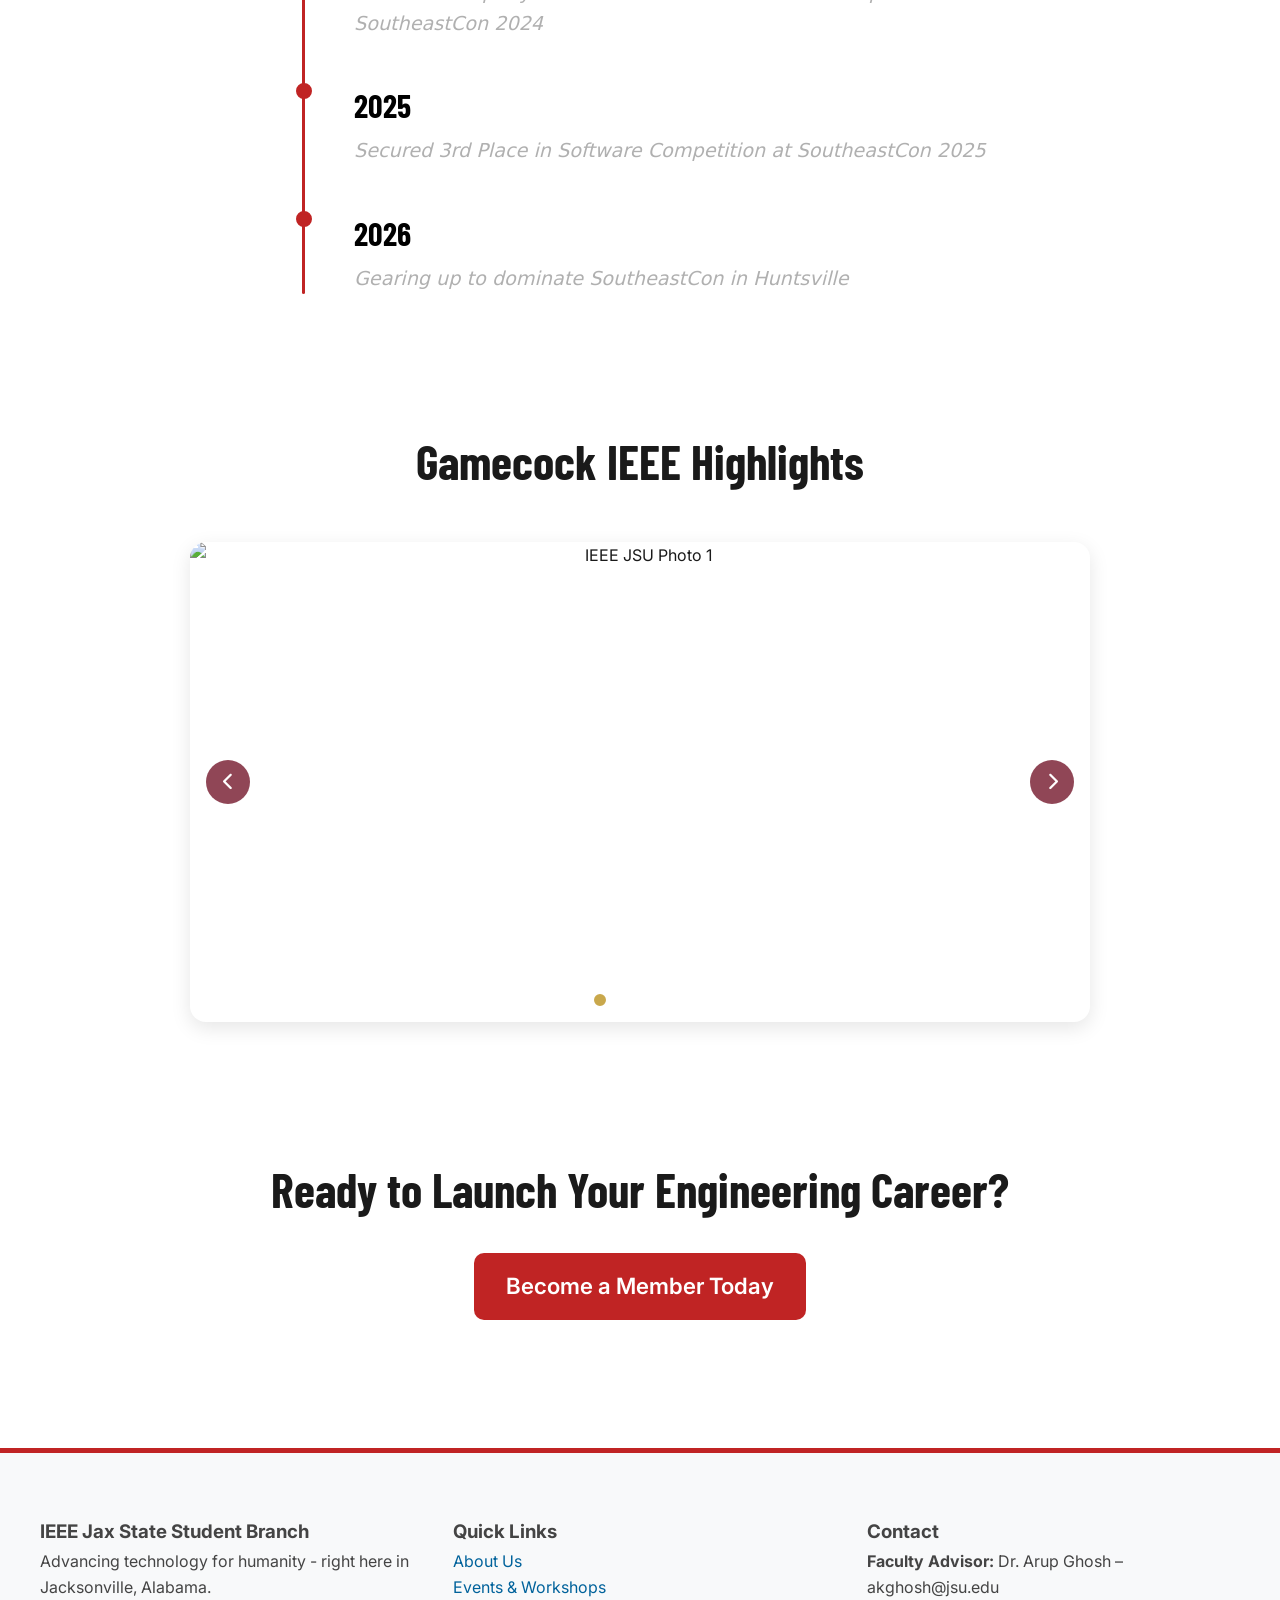
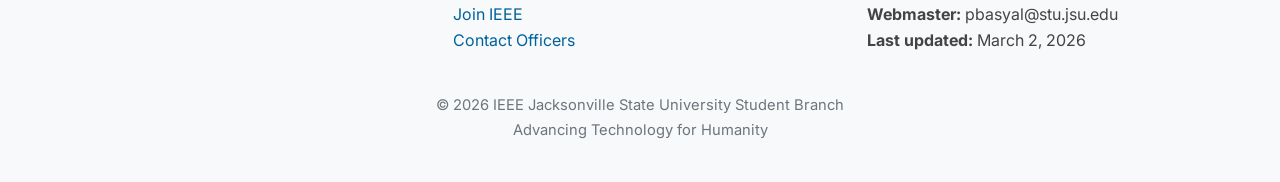
==== commit 73c7d723: "Added What we build video" ====
--- a/index.html
+++ b/index.html
@@ -6,11 +6,11 @@
   <title>IEEE Jax State Student Branch</title>
   <link rel="icon" type="image/png" href="/assets/favicon-3.png">
   <meta name="description" content="IEEE Student Branch at Jacksonville State University – advancing technology through innovation, workshops, projects and professional development."/>
-  <meta property="og:title" content="IEEE JSU Student Branch – Gamecock Engineers"/>
+  <meta property="og:title" content="IEEE Jax State Student Branch – Gamecock Engineers"/>
   <meta property="og:description" content="IEEE Student Branch at Jacksonville State University – advancing technology through innovation, workshops, and professional development."/>
-  <meta property="og:url" content="https://jaxstateieee.github.io/"/>
+  <meta property="og:url" content="https://ieeejaxstate.github.io/"/>
   <meta property="og:type" content="website"/>
-  <link rel="canonical" href="https://jaxstateieee.github.io/"/>
+  <link rel="canonical" href="https://ieeejaxstate.github.io/"/>
   <link rel="stylesheet" href="styles.css"/>
   <link rel="stylesheet" href="https://cdnjs.cloudflare.com/ajax/libs/font-awesome/6.5.1/css/all.min.css" integrity="sha512-DTOQO9RWCH3ppGqcWaEA1BIZOC6xxalwEsw9c2QQeAIftl+Vegovlnee1c9QX4TctnWMn13TZye+giMm8e2LwA==" crossorigin="anonymous" referrerpolicy="no-referrer" />
   <link rel="preconnect" href="https://fonts.googleapis.com">
@@ -55,7 +55,7 @@
     <p class="subtitle" data-i18n="hero.subtitle">Gamecock Engineers – Where Talent Meets Tomorrow.</p>
 
     <div class="hero-buttons">
-      <a href="members.html" class="btn btn-primary" data-i18n="hero.join">Join IEEE JSU</a>
+      <a href="members.html" class="btn btn-primary" data-i18n="hero.join">Join IEEE Jax State</a>
       <a href="events.html" class="btn btn-outline" data-i18n="hero.events">Upcoming Events</a>
     </div>
     </div>
@@ -104,7 +104,7 @@
   <div class="about-feature__inner">
     <div class="about-feature__text slide-left">
       <span class="about-feature__label" data-i18n="about.whoLabel">WHO WE ARE</span>
-      <h2 class="about-feature__heading" data-i18n="about.whoHeading">IEEE JSU Student Branch</h2>
+      <h2 class="about-feature__heading" data-i18n="about.whoHeading">IEEE Jax State Student Branch</h2>
       <p data-i18n="about.whoPara1">
         We connect Gamecock engineers to the world's largest technical professional community. Through hands-on projects, cutting-edge workshops, regional competitions, and industry networking, we turn classroom knowledge into real-world impact.
       </p>
@@ -126,7 +126,7 @@
       <div class="timeline-dot"></div>
       <div class="timeline-content">
         <h3 class="timeline-year" data-i18n="timeline.y2023">2023</h3>
-        <p data-i18n="timeline.d2023">Founded by Dr. Arup Ghosh as the official IEEE Student Branch at JSU</p>
+        <p data-i18n="timeline.d2023">Founded by Dr. Arup Ghosh as the official IEEE Student Branch at Jax State</p>
       </div>
     </div>
     <div class="timeline-item fade-up">
@@ -159,19 +159,19 @@
   <div class="gallery-carousel">
     <div class="gallery-track">
       <div class="gallery-slide active">
-        <img src="assets/jsu-computer-science-students-win-awards-at-confer_198loHt.webp" alt="IEEE JSU Photo 1" loading="lazy">
-      </div>
-      <div class="gallery-slide">
-        <img src="assets/jsu-computer-science-students-win-awards-at-confer_198loHt.webp" alt="IEEE JSU Photo 2" loading="lazy">
-      </div>
-      <div class="gallery-slide">
-        <img src="assets/jsu-computer-science-students-win-awards-at-confer_198loHt.webp" alt="IEEE JSU Photo 3" loading="lazy">
-      </div>
-      <div class="gallery-slide">
-        <img src="assets/jsu-computer-science-students-win-awards-at-confer_198loHt.webp" alt="IEEE JSU Photo 4" loading="lazy">
-      </div>
-      <div class="gallery-slide">
-        <img src="assets/jsu-computer-science-students-win-awards-at-confer_198loHt.webp" alt="IEEE JSU Photo 5" loading="lazy">
+        <img src="assets/Gallery-_Picture-1.webp" alt="IEEE JSU Photo 1" loading="lazy">
+      </div>
+      <div class="gallery-slide">
+        <img src="assets/Gallery-_Picture-2.webp" alt="IEEE JSU Photo 2" loading="lazy">
+      </div>
+      <div class="gallery-slide">
+        <img src="assets/Gallery-_Picture-3.webp" alt="IEEE JSU Photo 3" loading="lazy">
+      </div>
+      <div class="gallery-slide">
+        <img src="assets/Gallery-_Picture-4.webp" alt="IEEE JSU Photo 4" loading="lazy">
+      </div>
+      <div class="gallery-slide">
+        <img src="assets/Gallery-_Picture-5.webp" alt="IEEE JSU Photo 5" loading="lazy">
       </div>
     </div>
     <button class="gallery-arrow gallery-prev" aria-label="Previous"><i class="fas fa-chevron-left"></i></button>
@@ -190,7 +190,7 @@
 <footer>
   <div class="footer-grid">
     <div>
-      <h3 data-i18n="footer.branch">IEEE JSU Student Branch</h3>
+      <h3 data-i18n="footer.branch">IEEE Jax State Student Branch</h3>
       <p data-i18n="footer.tagline">Advancing technology for humanity - right here in Jacksonville, Alabama.</p>
     </div>
 
--- a/styles.css
+++ b/styles.css
@@ -181,83 +181,45 @@
 }
 
 /* ────────────────────────────────────────────────
-   Announcement Banner
-───────────────────────────────────────────────── */
-
-.announcement-banner {
-  background: linear-gradient(135deg, var(--jsu-maroon), #9a2440);
-  color: white;
-  padding: 0.7rem 0;
-  text-align: center;
-  font-weight: 500;
-  position: relative;
-  z-index: 999;
-}
-
-.announcement-text {
-  transition: opacity 0.6s ease;
-}
-
-.banner-close {
-  position: absolute;
-  right: 1.2rem;
-  top: 50%;
-  transform: translateY(-50%);
-  background: none;
-  border: none;
-  color: white;
-  font-size: 1.4rem;
-  cursor: pointer;
-  opacity: 0.8;
-}
-
-.banner-close:hover { opacity: 1; }
-
-.announcement-banner.hidden { display: none; }
-
-
-/* ────────────────────────────────────────────────
    Page Specific Hero images
 ───────────────────────────────────────────────── */
 
-/* Page-specific hero/page-header backgrounds */
-
-/* Home (index.html) – big group/energy image */
+/* Home */
 .hero::after {
   background: url("/assets/hero-images/Home_Hero_Image.webp") center / cover no-repeat !important;
   opacity: 0.9;
   z-index: 0;
 }
 
-/* About Us – team/lab photo */
+/* About Us */
 body:has(.about-main) .page-header::after {
   background: url("/assets/Homepage_AboutUs.webp") center / cover no-repeat !important;
-  opacity: 0.9;   /* slightly lower opacity for text readability */
+  opacity: 0.9;
   z-index: 0;
 }
 
-/* Events – action/workshop shot */
+/* Events */
 body:has(.ev-section) .page-header::after {
   background: url("/assets/hero-images/Events_Hero_Image.webp") center / cover no-repeat !important;
   opacity: 0.9;
   z-index: 0;
 }
 
-/* Members/Join – students collaborating */
+/* Members/Join */
 body:has(.members-main) .page-header::after {
   background: url("/assets/hero-images/JoinP_Hero_Image.webp") center / cover no-repeat !important;
   opacity: 0.9;
   z-index: 0;
 }
 
-/* Contact – calm campus/engineering building */
+/* Contact */
 body:has(.contact-main) .page-header::after {
-  background: url("/assets/contact-campus-building.webp") center / cover no-repeat !important;
-  opacity: 0.35;
+  background: url("/assets/hero-images/Contact_Hero_image.webp") center / cover no-repeat !important;
+  opacity: 0.9;
   z-index: 0;
 }
 
-/* Fallback if body class missing (very safe) */
+/* Fallback if body class missing */
 .page-header::after:not(:has(body:has(.hero))) {
   background: none !important;
   opacity: 0 !important;
@@ -1152,6 +1114,11 @@
 }
 
 .officer-card__links a:hover { color: var(--jsu-gold); }
+
+.video-wrapper img,
+.video-wrapper video {
+  transition: opacity 0.4s ease;
+}
 
 
 /* ────────────────────────────────────────────────
